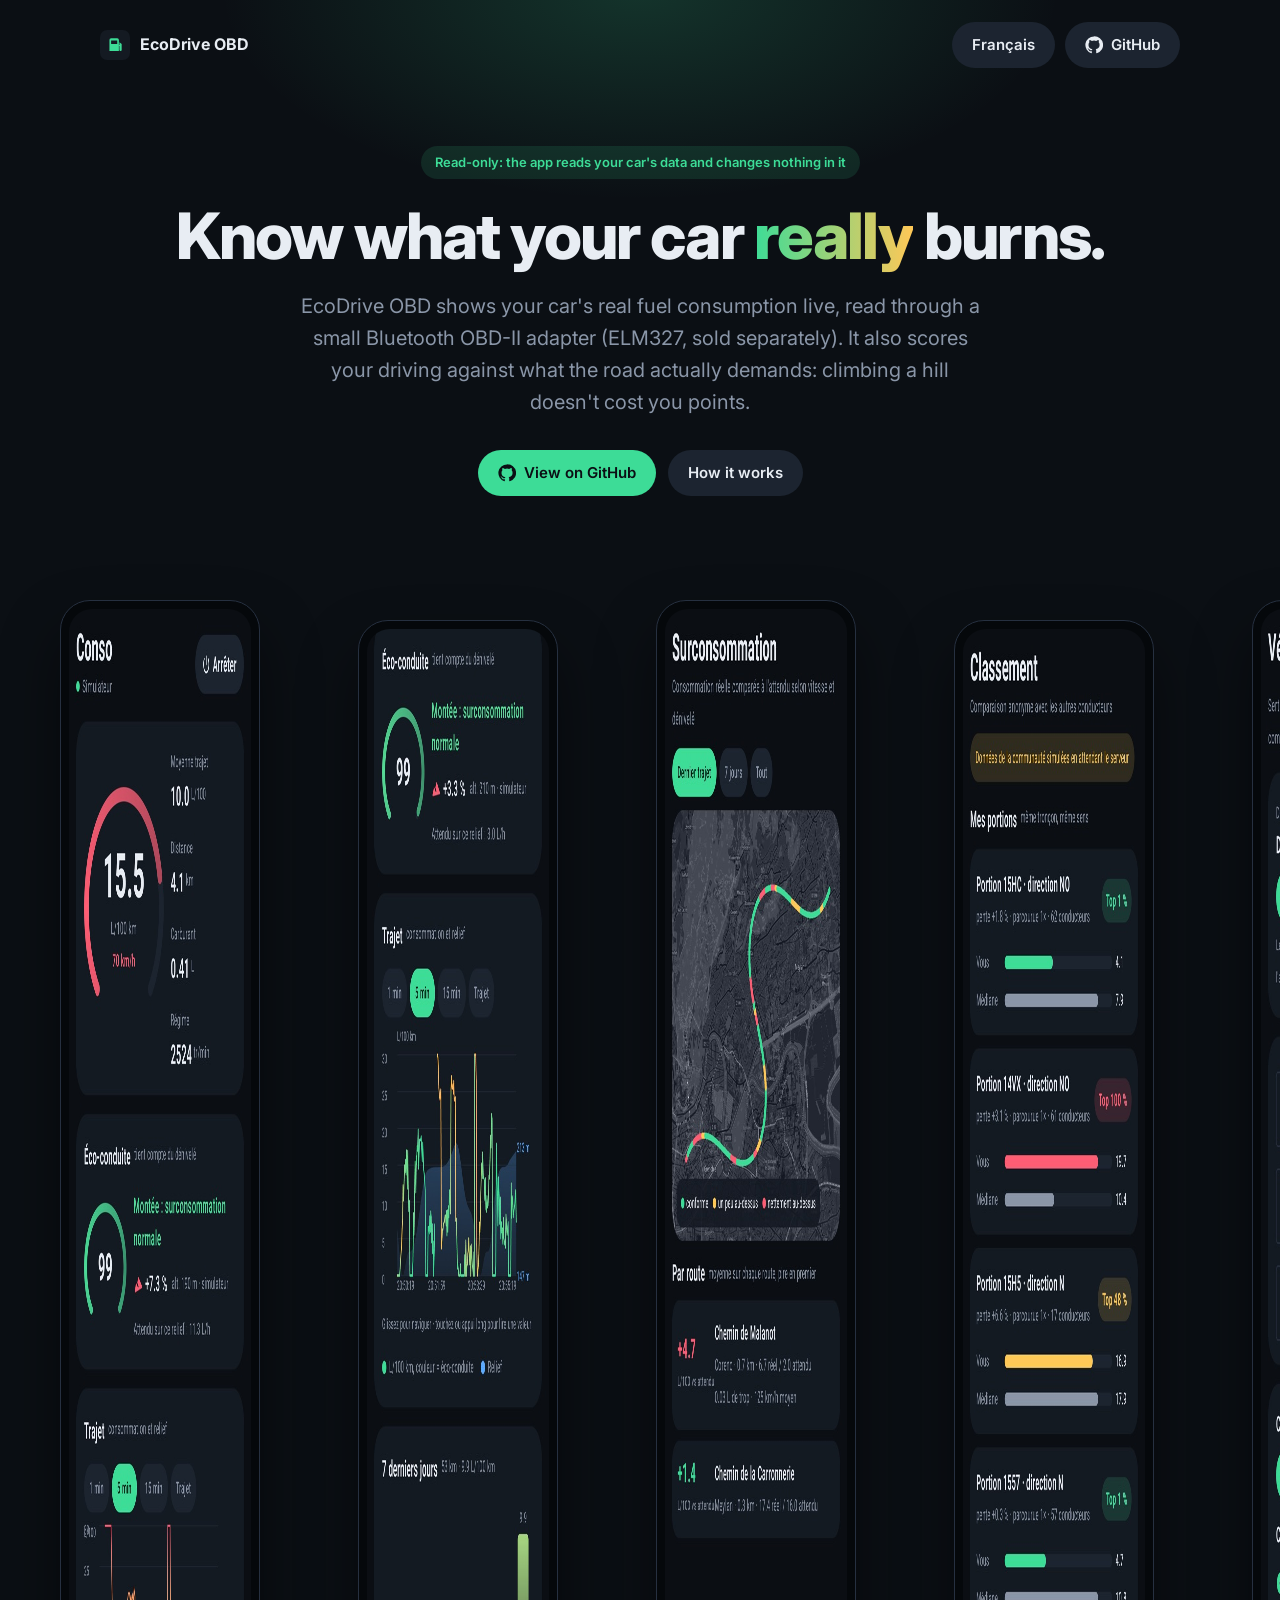
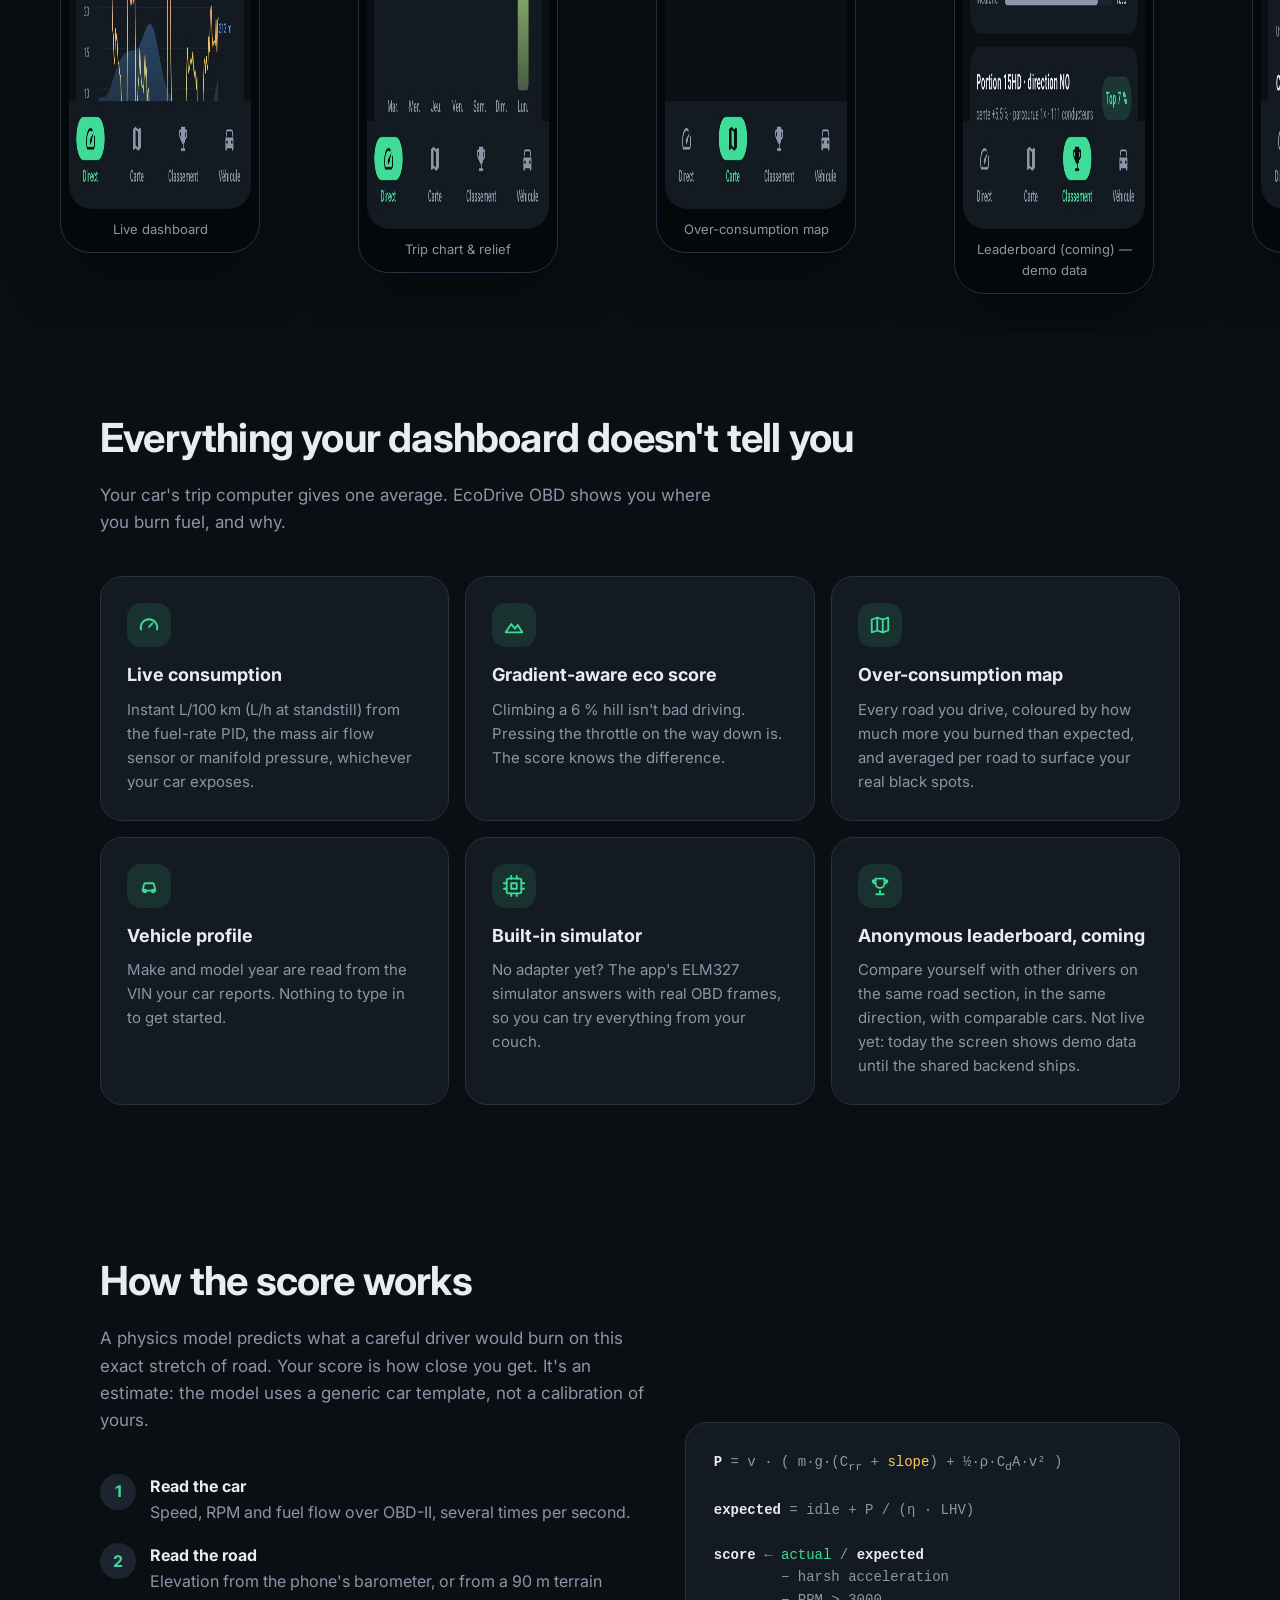
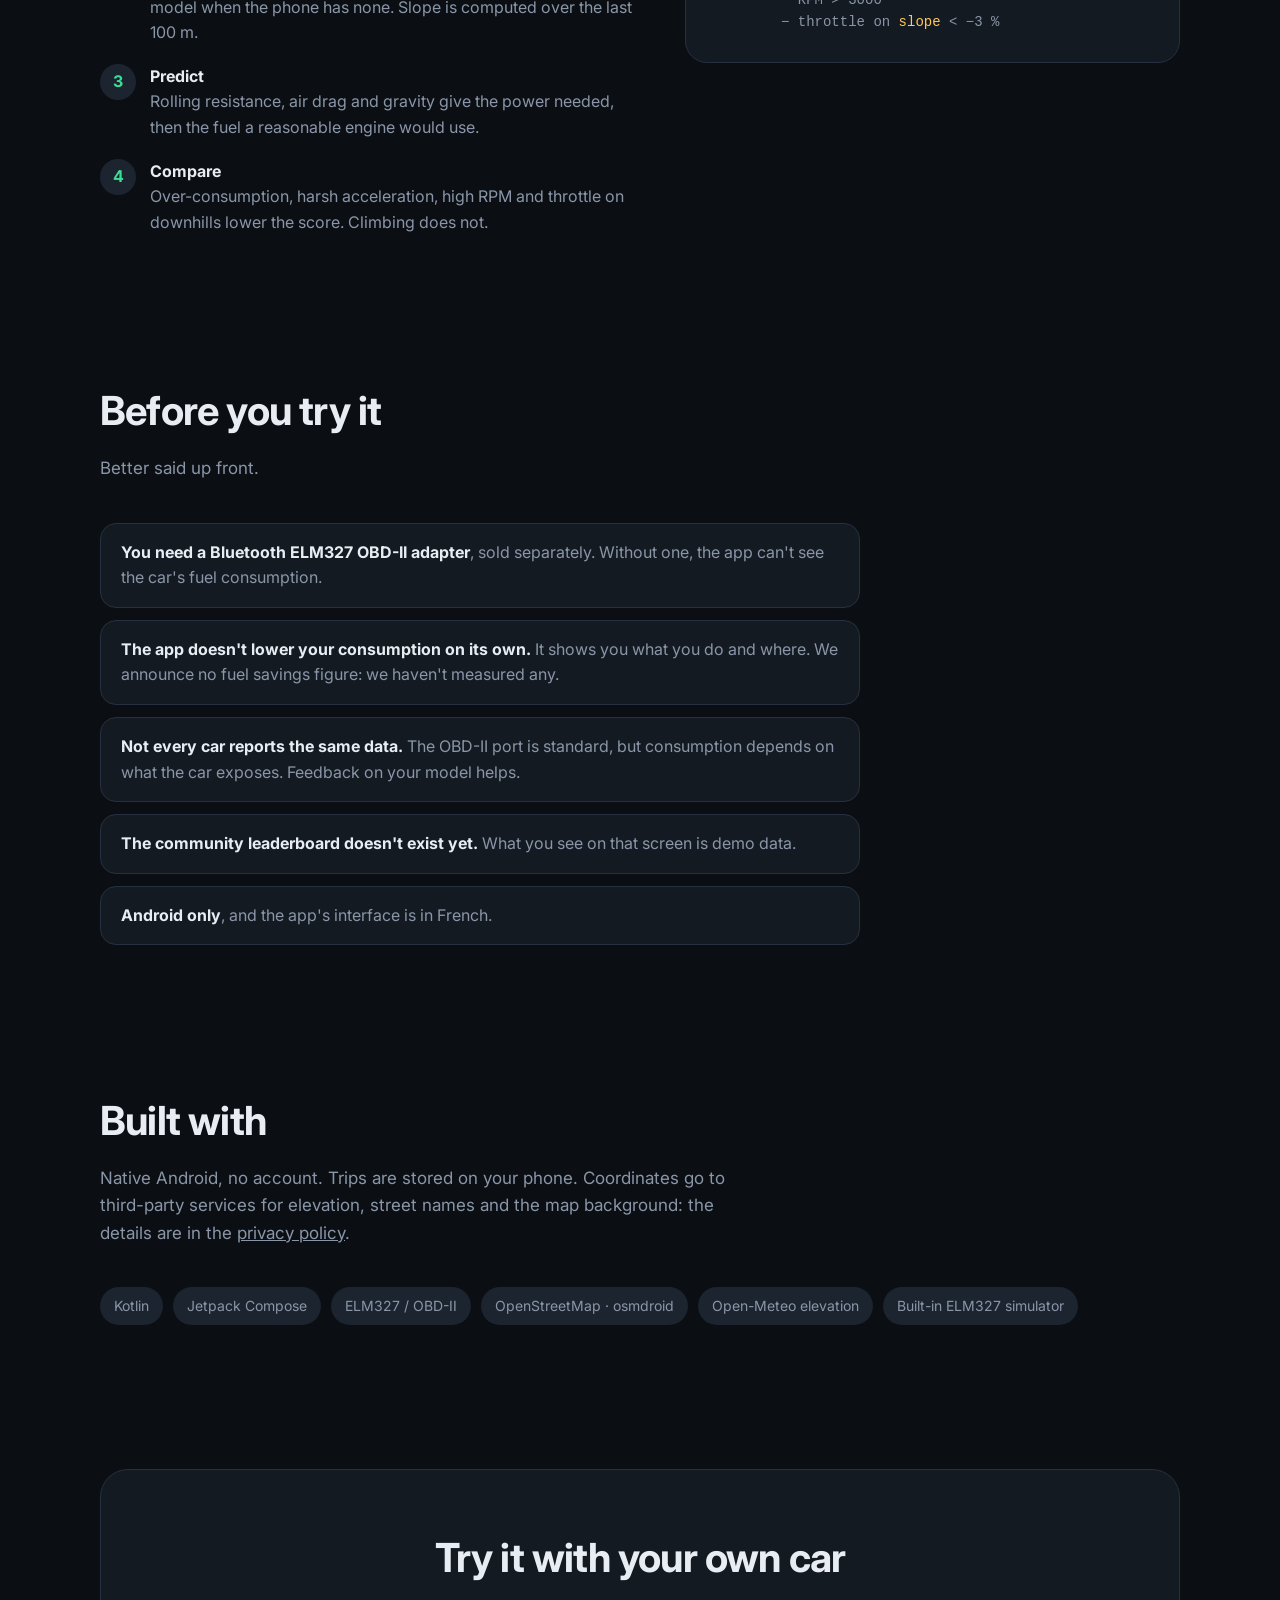
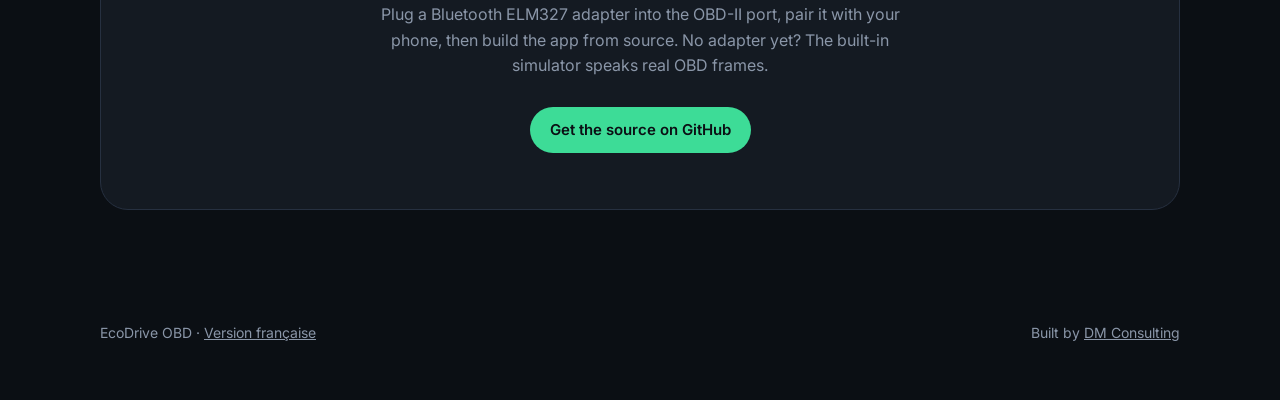
==== site/en/index.html @ 57214def "Page : politique de confidentialité (FR /privacy/, EN /en/privacy/) Texte de la variante V2 rédigé p" ====
<!doctype html>
<html lang="en">
<head>
<meta charset="utf-8">
<meta name="viewport" content="width=device-width, initial-scale=1">
<meta name="theme-color" content="#0B0F14">
<!-- Favicon en ligne (meme logo que la barre de navigation) : evite une
     requete /favicon.ico qui repond 404 sur GitHub Pages. -->
<link rel="icon" href="data:image/svg+xml,%3Csvg%20xmlns='http://www.w3.org/2000/svg'%20viewBox='0%200%20108%20108'%3E%3Crect%20width='108'%20height='108'%20rx='26'%20fill='%23141A22'/%3E%3Cpath%20fill='%233DDC97'%20d='M40,30h22a6,6%200,0%201,6%206v40h-34v-40a6,6%200,0%201,6%20-6zM40,38v12h22v-12z'/%3E%3Cpath%20fill='%233DDC97'%20d='M70,44l8,6v22a4,4%200,0%201,-8%200v-14h-2v-4h2z'/%3E%3C/svg%3E">
<title>EcoDrive OBD — real-time fuel consumption over OBD-II, eco-driving score</title>
<!-- LICENCE : quand le dépôt aura un fichier LICENSE, la description peut
     commencer par « Open-source Android app that reads… ». Pas avant. -->
<meta name="description" content="EcoDrive OBD reads your car's real fuel consumption through the OBD-II port (Bluetooth ELM327 adapter), changes nothing in the car, and scores your eco-driving with road gradient taken into account.">

<!-- Version anglaise. La version française, par défaut, est à la racine
     (../index.html). Adresse publique et commande de bascule vers Vercel :
     voir l'en-tête de ../index.html ; la même commande sed traite ce fichier. -->
<link rel="canonical" href="https://mickadoua.github.io/ecodrive-obd/en/">
<link rel="alternate" hreflang="fr" href="https://mickadoua.github.io/ecodrive-obd/">
<link rel="alternate" hreflang="en" href="https://mickadoua.github.io/ecodrive-obd/en/">
<link rel="alternate" hreflang="x-default" href="https://mickadoua.github.io/ecodrive-obd/">

<meta property="og:type" content="website">
<meta property="og:site_name" content="EcoDrive OBD">
<meta property="og:locale" content="en_US">
<meta property="og:locale:alternate" content="fr_FR">
<meta property="og:url" content="https://mickadoua.github.io/ecodrive-obd/en/">
<meta property="og:title" content="EcoDrive OBD">
<meta property="og:description" content="Reads your car's real fuel consumption over OBD-II and changes nothing in the car. Gradient-aware eco-driving score, over-consumption map.">
<meta property="og:image" content="https://mickadoua.github.io/ecodrive-obd/social/card.jpg">
<meta property="og:image:type" content="image/jpeg">
<meta property="og:image:width" content="1200">
<meta property="og:image:height" content="630">
<meta property="og:image:alt" content="EcoDrive OBD card: logo, app name and a screenshot of the gradient-aware eco-driving score.">

<meta name="twitter:card" content="summary_large_image">
<meta name="twitter:title" content="EcoDrive OBD">
<meta name="twitter:description" content="Reads your car's real fuel consumption over OBD-II and changes nothing in the car. Gradient-aware eco-driving score, over-consumption map.">
<meta name="twitter:image" content="https://mickadoua.github.io/ecodrive-obd/social/card.jpg">
<meta name="twitter:image:alt" content="EcoDrive OBD card: logo, app name and a screenshot of the gradient-aware eco-driving score.">

<link rel="preconnect" href="https://fonts.googleapis.com">
<link rel="preconnect" href="https://fonts.gstatic.com" crossorigin>
<link href="https://fonts.googleapis.com/css2?family=Inter:wght@400;500;600;700;800&display=swap" rel="stylesheet">

<!-- Données structurées : mêmes règles que ../index.html (pas de note, pas
     de classement, pas de démarrage automatique ni d'Android Auto, pas de
     "license" tant que le dépôt n'a pas de fichier LICENSE). -->
<script type="application/ld+json">
{
  "@context": "https://schema.org",
  "@type": "SoftwareApplication",
  "name": "EcoDrive OBD",
  "url": "https://mickadoua.github.io/ecodrive-obd/en/",
  "inLanguage": "fr",
  "description": "Android app that reads real-time fuel consumption from a Bluetooth ELM327 OBD-II adapter, changes nothing in the car, and scores eco-driving against the power the road actually demands, road gradient included.",
  "applicationCategory": "UtilitiesApplication",
  "applicationSubCategory": "Automotive / OBD-II diagnostics",
  "operatingSystem": "Android 8.0 and later",
  "softwareRequirements": "Bluetooth ELM327 OBD-II adapter; Android 8.0 or later",
  "isAccessibleForFree": true,
  "offers": {
    "@type": "Offer",
    "price": "0",
    "priceCurrency": "EUR"
  },
  "featureList": [
    "Real-time fuel consumption over OBD-II (L/100 km, L/h at standstill)",
    "Gradient-aware eco-driving score",
    "Over-consumption map averaged per road section",
    "Make and model year read from the VIN",
    "Built-in ELM327 simulator for testing without an adapter"
  ],
  "image": "https://mickadoua.github.io/ecodrive-obd/social/card.jpg",
  "screenshot": [
    "https://mickadoua.github.io/ecodrive-obd/screenshots/direct.jpg",
    "https://mickadoua.github.io/ecodrive-obd/screenshots/trajet.jpg",
    "https://mickadoua.github.io/ecodrive-obd/screenshots/carte.jpg",
    "https://mickadoua.github.io/ecodrive-obd/screenshots/vehicule.jpg"
  ],
  "codeRepository": "https://github.com/mickadoua/ecodrive-obd",
  "author": {
    "@type": "Organization",
    "name": "DM Consulting",
    "url": "https://www.dm-consulting.tech"
  },
  "publisher": {
    "@type": "Organization",
    "name": "DM Consulting",
    "url": "https://www.dm-consulting.tech"
  }
}
</script>
<style>
  :root {
    --bg: #0B0F14;
    --surface: #141A22;
    --surface-high: #1C2430;
    --outline: #263040;
    --text: #E8EDF3;
    --muted: #8A96A8;
    --green: #3DDC97;
    --yellow: #FFC857;
    --red: #FF5D73;
    --blue: #5AA9FF;
  }
  * { box-sizing: border-box; }
  html { scroll-behavior: smooth; }
  body {
    margin: 0;
    background: var(--bg);
    color: var(--text);
    font-family: Inter, system-ui, -apple-system, sans-serif;
    line-height: 1.6;
    -webkit-font-smoothing: antialiased;
    overflow-x: clip;
  }
  a { color: inherit; }
  :focus-visible { outline: 3px solid var(--green); outline-offset: 3px; border-radius: 4px; }
  .shots:focus-visible { outline-offset: -3px; }
  @media (prefers-reduced-motion: reduce) {
    html { scroll-behavior: auto; }
    * { transition-duration: .01ms !important; }
    .btn:hover { transform: none; }
  }
  .wrap { max-width: 1120px; margin: 0 auto; padding: 0 20px; }

  nav { display: flex; align-items: center; justify-content: space-between; flex-wrap: wrap; gap: 12px; padding: 22px 0; }
  .nav-links { display: flex; gap: 10px; flex-wrap: wrap; }
  .brand { display: flex; align-items: center; gap: 10px; font-weight: 700; text-decoration: none; }
  .brand svg { width: 30px; height: 30px; }
  .btn {
    display: inline-flex; align-items: center; gap: 8px;
    padding: 11px 20px; border-radius: 999px;
    font-weight: 600; font-size: 15px; text-decoration: none;
    transition: transform .15s ease, background .15s ease;
  }
  .btn:hover { transform: translateY(-1px); }
  .btn svg { width: 18px; height: 18px; }
  .btn-primary { background: var(--green); color: var(--bg); }
  .btn-ghost { background: var(--surface-high); color: var(--text); }

  .hero { padding: 56px 0 40px; text-align: center; position: relative; }
  .hero::before {
    content: ""; position: absolute; top: -100px; left: 50%; width: 100vw; transform: translateX(-50%); height: 560px; z-index: -1;
    background: radial-gradient(600px 300px at 50% 0%, rgba(61, 220, 151, .18), transparent 70%);
  }
  .pill {
    display: inline-block; padding: 6px 14px; border-radius: 999px;
    background: rgba(61, 220, 151, .12); color: var(--green);
    font-size: 13px; font-weight: 600; margin: 0 0 22px;
  }
  h1 { font-size: clamp(36px, 6vw, 64px); line-height: 1.08; letter-spacing: -0.03em; margin: 0 0 20px; font-weight: 800; }
  h1 em { font-style: normal; background: linear-gradient(90deg, var(--green), var(--yellow)); -webkit-background-clip: text; background-clip: text; color: transparent; }
  .lead { font-size: clamp(17px, 2.2vw, 20px); color: var(--muted); max-width: 680px; margin: 0 auto 32px; }
  .cta { display: flex; gap: 12px; justify-content: center; flex-wrap: wrap; }

  .shots {
    display: flex; gap: 18px; justify-content: safe center; align-items: flex-start;
    padding: 48px 20px 24px; overflow-x: auto; scroll-snap-type: x mandatory;
  }
  .phone {
    flex: 0 0 auto; width: 200px; scroll-snap-align: center;
    border-radius: 30px; padding: 8px; background: #05080B;
    border: 1px solid var(--outline); box-shadow: 0 30px 60px rgba(0, 0, 0, .45);
  }
  .phone img { display: block; width: 100%; border-radius: 23px; }
  .phone figcaption { text-align: center; color: var(--muted); font-size: 13px; padding: 10px 0 4px; }
  .phone:nth-child(2), .phone:nth-child(4) { margin-top: 36px; }

  section { padding: 72px 0; }
  h2 { font-size: clamp(28px, 4vw, 40px); letter-spacing: -0.02em; margin: 0 0 12px; }
  .sub { color: var(--muted); max-width: 640px; margin: 0 0 40px; font-size: 17px; }

  .grid { display: grid; grid-template-columns: repeat(auto-fit, minmax(260px, 1fr)); gap: 16px; }
  .card { background: var(--surface); border: 1px solid var(--outline); border-radius: 22px; padding: 26px; }
  .card h3 { margin: 14px 0 8px; font-size: 18px; }
  .card p { margin: 0; color: var(--muted); font-size: 15px; }
  .icon {
    width: 44px; height: 44px; border-radius: 14px; display: grid; place-items: center;
    background: rgba(61, 220, 151, .12); color: var(--green);
  }
  .icon svg { width: 22px; height: 22px; }

  .how { display: grid; grid-template-columns: 1.1fr 1fr; gap: 40px; align-items: center; }
  .formula {
    background: var(--surface); border: 1px solid var(--outline); border-radius: 22px; padding: 28px;
    font-family: ui-monospace, SFMono-Regular, Menlo, monospace; font-size: 14px; color: var(--muted);
  }
  .formula b { color: var(--text); font-weight: 600; }
  .formula .g { color: var(--green); }
  .formula .y { color: var(--yellow); }
  .steps { list-style: none; padding: 0; margin: 0; display: grid; gap: 18px; }
  .steps li { display: grid; grid-template-columns: 36px 1fr; gap: 14px; }
  .steps span {
    width: 36px; height: 36px; border-radius: 50%; display: grid; place-items: center;
    background: var(--surface-high); font-weight: 700; color: var(--green);
  }
  .steps p { margin: 0; color: var(--muted); }
  .steps strong { color: var(--text); display: block; }

  .facts { list-style: none; padding: 0; margin: 0; display: grid; gap: 12px; max-width: 760px; }
  .facts li { background: var(--surface); border: 1px solid var(--outline); border-radius: 16px; padding: 16px 20px; color: var(--muted); }
  .facts strong { color: var(--text); }

  .stack { display: flex; flex-wrap: wrap; gap: 10px; }
  .stack span { padding: 8px 14px; border-radius: 999px; background: var(--surface-high); color: var(--muted); font-size: 14px; }

  .final { text-align: center; background: var(--surface); border: 1px solid var(--outline); border-radius: 28px; padding: 56px 24px; }
  .final p { color: var(--muted); max-width: 560px; margin: 0 auto 28px; }

  footer { padding: 40px 0 56px; color: var(--muted); font-size: 14px; display: flex; justify-content: space-between; flex-wrap: wrap; gap: 12px; }

  @media (max-width: 820px) {
    .how { grid-template-columns: 1fr; }
    .shots { justify-content: flex-start; }
    .phone { width: 200px; }
    .phone:nth-child(2), .phone:nth-child(4) { margin-top: 0; }
    section { padding: 52px 0; }
  }
</style>
</head>
<body>
<div class="wrap">
  <nav>
    <a class="brand" href="./">
      <svg viewBox="0 0 108 108" aria-hidden="true"><rect width="108" height="108" rx="26" fill="#141A22"/><path fill="#3DDC97" d="M40,30h22a6,6 0,0 1,6 6v40h-34v-40a6,6 0,0 1,6 -6zM40,38v12h22v-12z"/><path fill="#3DDC97" d="M70,44l8,6v22a4,4 0,0 1,-8 0v-14h-2v-4h2z"/></svg>
      EcoDrive OBD
    </a>
    <div class="nav-links">
      <a class="btn btn-ghost" href="../" hreflang="fr" lang="fr">Français</a>
      <a class="btn btn-ghost" href="https://github.com/mickadoua/ecodrive-obd">
        <svg viewBox="0 0 24 24" fill="currentColor" aria-hidden="true"><path d="M12 .5a11.5 11.5 0 0 0-3.64 22.41c.58.1.79-.25.79-.56v-2c-3.2.7-3.88-1.37-3.88-1.37-.52-1.33-1.28-1.69-1.28-1.69-1.05-.72.08-.7.08-.7 1.16.08 1.77 1.19 1.77 1.19 1.03 1.77 2.7 1.26 3.36.96.1-.75.4-1.26.73-1.55-2.55-.29-5.24-1.28-5.24-5.69 0-1.26.45-2.29 1.19-3.1-.12-.29-.52-1.46.11-3.05 0 0 .97-.31 3.18 1.18a11 11 0 0 1 5.78 0c2.2-1.49 3.17-1.18 3.17-1.18.63 1.59.23 2.76.11 3.05.74.81 1.19 1.84 1.19 3.1 0 4.42-2.7 5.39-5.26 5.68.41.36.78 1.06.78 2.14v3.17c0 .31.21.67.8.56A11.5 11.5 0 0 0 12 .5Z"/></svg>
        GitHub
      </a>
    </div>
  </nav>

  <header class="hero">
    <!-- Première ligne imposée : l'app lit, elle ne modifie rien. Les boîtiers
         « Eco OBD2 » vendus comme réducteurs de consommation ont un nom voisin
         (testés sans effet par l'ADAC). Ne pas retirer cette ligne.
         LICENCE : quand le dépôt aura un fichier LICENSE, ajouter ici une
         seconde pastille « Open source · Android ». -->
    <p class="pill">Read-only: the app reads your car's data and changes nothing in it</p>
    <h1>Know what your car <em>really</em> burns.</h1>
    <p class="lead">EcoDrive OBD shows your car's real fuel consumption live, read through a small Bluetooth OBD-II adapter (ELM327, sold separately). It also scores your driving against what the road actually demands: climbing a hill doesn't cost you points.</p>
    <div class="cta">
      <a class="btn btn-primary" href="https://github.com/mickadoua/ecodrive-obd">
        <svg viewBox="0 0 24 24" fill="currentColor" aria-hidden="true"><path d="M12 .5a11.5 11.5 0 0 0-3.64 22.41c.58.1.79-.25.79-.56v-2c-3.2.7-3.88-1.37-3.88-1.37-.52-1.33-1.28-1.69-1.28-1.69-1.05-.72.08-.7.08-.7 1.16.08 1.77 1.19 1.77 1.19 1.03 1.77 2.7 1.26 3.36.96.1-.75.4-1.26.73-1.55-2.55-.29-5.24-1.28-5.24-5.69 0-1.26.45-2.29 1.19-3.1-.12-.29-.52-1.46.11-3.05 0 0 .97-.31 3.18 1.18a11 11 0 0 1 5.78 0c2.2-1.49 3.17-1.18 3.17-1.18.63 1.59.23 2.76.11 3.05.74.81 1.19 1.84 1.19 3.1 0 4.42-2.7 5.39-5.26 5.68.41.36.78 1.06.78 2.14v3.17c0 .31.21.67.8.56A11.5 11.5 0 0 0 12 .5Z"/></svg>
        View on GitHub
      </a>
      <a class="btn btn-ghost" href="#how">How it works</a>
    </div>
  </header>
</div>

<div class="shots" role="group" tabindex="0" aria-label="Screenshots">
  <figure class="phone"><img src="../screenshots/direct.jpg" width="554" height="1200" alt="Live dashboard with instant consumption gauge and trip stats" loading="lazy"><figcaption>Live dashboard</figcaption></figure>
  <figure class="phone"><img src="../screenshots/trajet.jpg" width="554" height="1200" alt="Trip chart coloured by eco score with elevation profile" loading="lazy"><figcaption>Trip chart &amp; relief</figcaption></figure>
  <figure class="phone"><img src="../screenshots/carte.jpg" width="554" height="1200" alt="Map of over-consumption averaged per road" loading="lazy"><figcaption>Over-consumption map</figcaption></figure>
  <figure class="phone"><img src="../screenshots/classement.jpg" width="554" height="1200" alt="Anonymous per-section leaderboard screen, filled with demo data" loading="lazy"><figcaption>Leaderboard (coming) — demo data</figcaption></figure>
  <figure class="phone"><img src="../screenshots/vehicule.jpg" width="554" height="1200" alt="Vehicle profile with make and year read from the VIN" loading="lazy"><figcaption>Vehicle profile</figcaption></figure>
</div>

<div class="wrap">
  <section>
    <h2>Everything your dashboard doesn't tell you</h2>
    <p class="sub">Your car's trip computer gives one average. EcoDrive OBD shows you where you burn fuel, and why.</p>
    <div class="grid">
      <div class="card">
        <div class="icon"><svg viewBox="0 0 24 24" fill="none" stroke="currentColor" stroke-width="2" stroke-linecap="round"><path d="M12 14l4-4"/><path d="M3.3 17a9 9 0 1 1 17.4 0"/></svg></div>
        <h3>Live consumption</h3>
        <p>Instant L/100 km (L/h at standstill) from the fuel-rate PID, the mass air flow sensor or manifold pressure, whichever your car exposes.</p>
      </div>
      <div class="card">
        <div class="icon"><svg viewBox="0 0 24 24" fill="none" stroke="currentColor" stroke-width="2" stroke-linecap="round" stroke-linejoin="round"><path d="M3 20l6-9 4 5 3-4 5 8z"/></svg></div>
        <h3>Gradient-aware eco score</h3>
        <p>Climbing a 6 % hill isn't bad driving. Pressing the throttle on the way down is. The score knows the difference.</p>
      </div>
      <div class="card">
        <div class="icon"><svg viewBox="0 0 24 24" fill="none" stroke="currentColor" stroke-width="2" stroke-linecap="round" stroke-linejoin="round"><path d="M9 4L3 6v14l6-2 6 2 6-2V4l-6 2z"/><path d="M9 4v14M15 6v14"/></svg></div>
        <h3>Over-consumption map</h3>
        <p>Every road you drive, coloured by how much more you burned than expected, and averaged per road to surface your real black spots.</p>
      </div>
      <div class="card">
        <div class="icon"><svg viewBox="0 0 24 24" fill="none" stroke="currentColor" stroke-width="2" stroke-linecap="round" stroke-linejoin="round"><path d="M5 17h14l-1.5-6.5A2 2 0 0 0 15.6 9H8.4a2 2 0 0 0-1.9 1.5z"/><circle cx="7.5" cy="17.5" r="1.5"/><circle cx="16.5" cy="17.5" r="1.5"/></svg></div>
        <h3>Vehicle profile</h3>
        <p>Make and model year are read from the VIN your car reports. Nothing to type in to get started.</p>
      </div>
      <div class="card">
        <div class="icon"><svg viewBox="0 0 24 24" fill="none" stroke="currentColor" stroke-width="2" stroke-linecap="round" stroke-linejoin="round"><rect x="4" y="4" width="16" height="16" rx="2"/><path d="M9 9h6v6H9z"/><path d="M9 1v3M15 1v3M9 20v3M15 20v3M1 9h3M1 15h3M20 9h3M20 15h3"/></svg></div>
        <h3>Built-in simulator</h3>
        <p>No adapter yet? The app's ELM327 simulator answers with real OBD frames, so you can try everything from your couch.</p>
      </div>
      <div class="card">
        <div class="icon"><svg viewBox="0 0 24 24" fill="none" stroke="currentColor" stroke-width="2" stroke-linecap="round" stroke-linejoin="round"><path d="M8 21h8M12 17v4M7 4h10v5a5 5 0 0 1-10 0z"/><path d="M17 6h3a3 3 0 0 1-3 3M7 6H4a3 3 0 0 0 3 3"/></svg></div>
        <h3>Anonymous leaderboard, coming</h3>
        <p>Compare yourself with other drivers on the same road section, in the same direction, with comparable cars. Not live yet: today the screen shows demo data until the shared backend ships.</p>
      </div>
    </div>
  </section>

  <section id="how">
    <div class="how">
      <div>
        <h2>How the score works</h2>
        <p class="sub">A physics model predicts what a careful driver would burn on this exact stretch of road. Your score is how close you get. It's an estimate: the model uses a generic car template, not a calibration of yours.</p>
        <ol class="steps">
          <li><span>1</span><p><strong>Read the car</strong>Speed, RPM and fuel flow over OBD-II, several times per second.</p></li>
          <li><span>2</span><p><strong>Read the road</strong>Elevation from the phone's barometer, or from a 90 m terrain model when the phone has none. Slope is computed over the last 100 m.</p></li>
          <li><span>3</span><p><strong>Predict</strong>Rolling resistance, air drag and gravity give the power needed, then the fuel a reasonable engine would use.</p></li>
          <li><span>4</span><p><strong>Compare</strong>Over-consumption, harsh acceleration, high RPM and throttle on downhills lower the score. Climbing does not.</p></li>
        </ol>
      </div>
      <div class="formula">
        <b>P</b> = v · ( m·g·(C<sub>rr</sub> + <span class="y">slope</span>) + ½·ρ·C<sub>d</sub>A·v² )<br><br>
        <b>expected</b> = idle + P / (η · LHV)<br><br>
        <b>score</b> ← <span class="g">actual</span> / <b>expected</b><br>
        &nbsp;&nbsp;&nbsp;&nbsp;&nbsp;&nbsp;&nbsp;&nbsp;− harsh acceleration<br>
        &nbsp;&nbsp;&nbsp;&nbsp;&nbsp;&nbsp;&nbsp;&nbsp;− RPM &gt; 3000<br>
        &nbsp;&nbsp;&nbsp;&nbsp;&nbsp;&nbsp;&nbsp;&nbsp;− throttle on <span class="y">slope</span> &lt; −3 %
      </div>
    </div>
  </section>

  <section>
    <h2>Before you try it</h2>
    <p class="sub">Better said up front.</p>
    <ul class="facts">
      <li><strong>You need a Bluetooth ELM327 OBD-II adapter</strong>, sold separately. Without one, the app can't see the car's fuel consumption.</li>
      <li><strong>The app doesn't lower your consumption on its own.</strong> It shows you what you do and where. We announce no fuel savings figure: we haven't measured any.</li>
      <li><strong>Not every car reports the same data.</strong> The OBD-II port is standard, but consumption depends on what the car exposes. Feedback on your model helps.</li>
      <li><strong>The community leaderboard doesn't exist yet.</strong> What you see on that screen is demo data.</li>
      <li><strong>Android only</strong>, and the app's interface is in French.</li>
    </ul>
  </section>

  <section>
    <h2>Built with</h2>
    <p class="sub">Native Android, no account. Trips are stored on your phone. Coordinates go to third-party services for elevation, street names and the map background: the details are in the <a href="privacy/">privacy policy</a>.</p>
    <div class="stack">
      <span>Kotlin</span><span>Jetpack Compose</span><span>ELM327 / OBD-II</span>
      <span>OpenStreetMap · osmdroid</span><span>Open-Meteo elevation</span><span>Built-in ELM327 simulator</span>
    </div>
  </section>

  <section>
    <div class="final">
      <h2>Try it with your own car</h2>
      <p>Plug a Bluetooth ELM327 adapter into the OBD-II port, pair it with your phone, then build the app from source. No adapter yet? The built-in simulator speaks real OBD frames.</p>
      <a class="btn btn-primary" href="https://github.com/mickadoua/ecodrive-obd">Get the source on GitHub</a>
    </div>
  </section>

  <footer>
    <!-- LICENCE : quand le dépôt aura un fichier LICENSE, écrire
         « EcoDrive OBD · open source (nom de la licence) » avec un lien vers LICENSE. -->
    <span>EcoDrive OBD · <a href="../" hreflang="fr" lang="fr">Version française</a></span>
    <span>Built by <a href="https://www.dm-consulting.tech">DM Consulting</a></span>
  </footer>
</div>
</body>
</html>
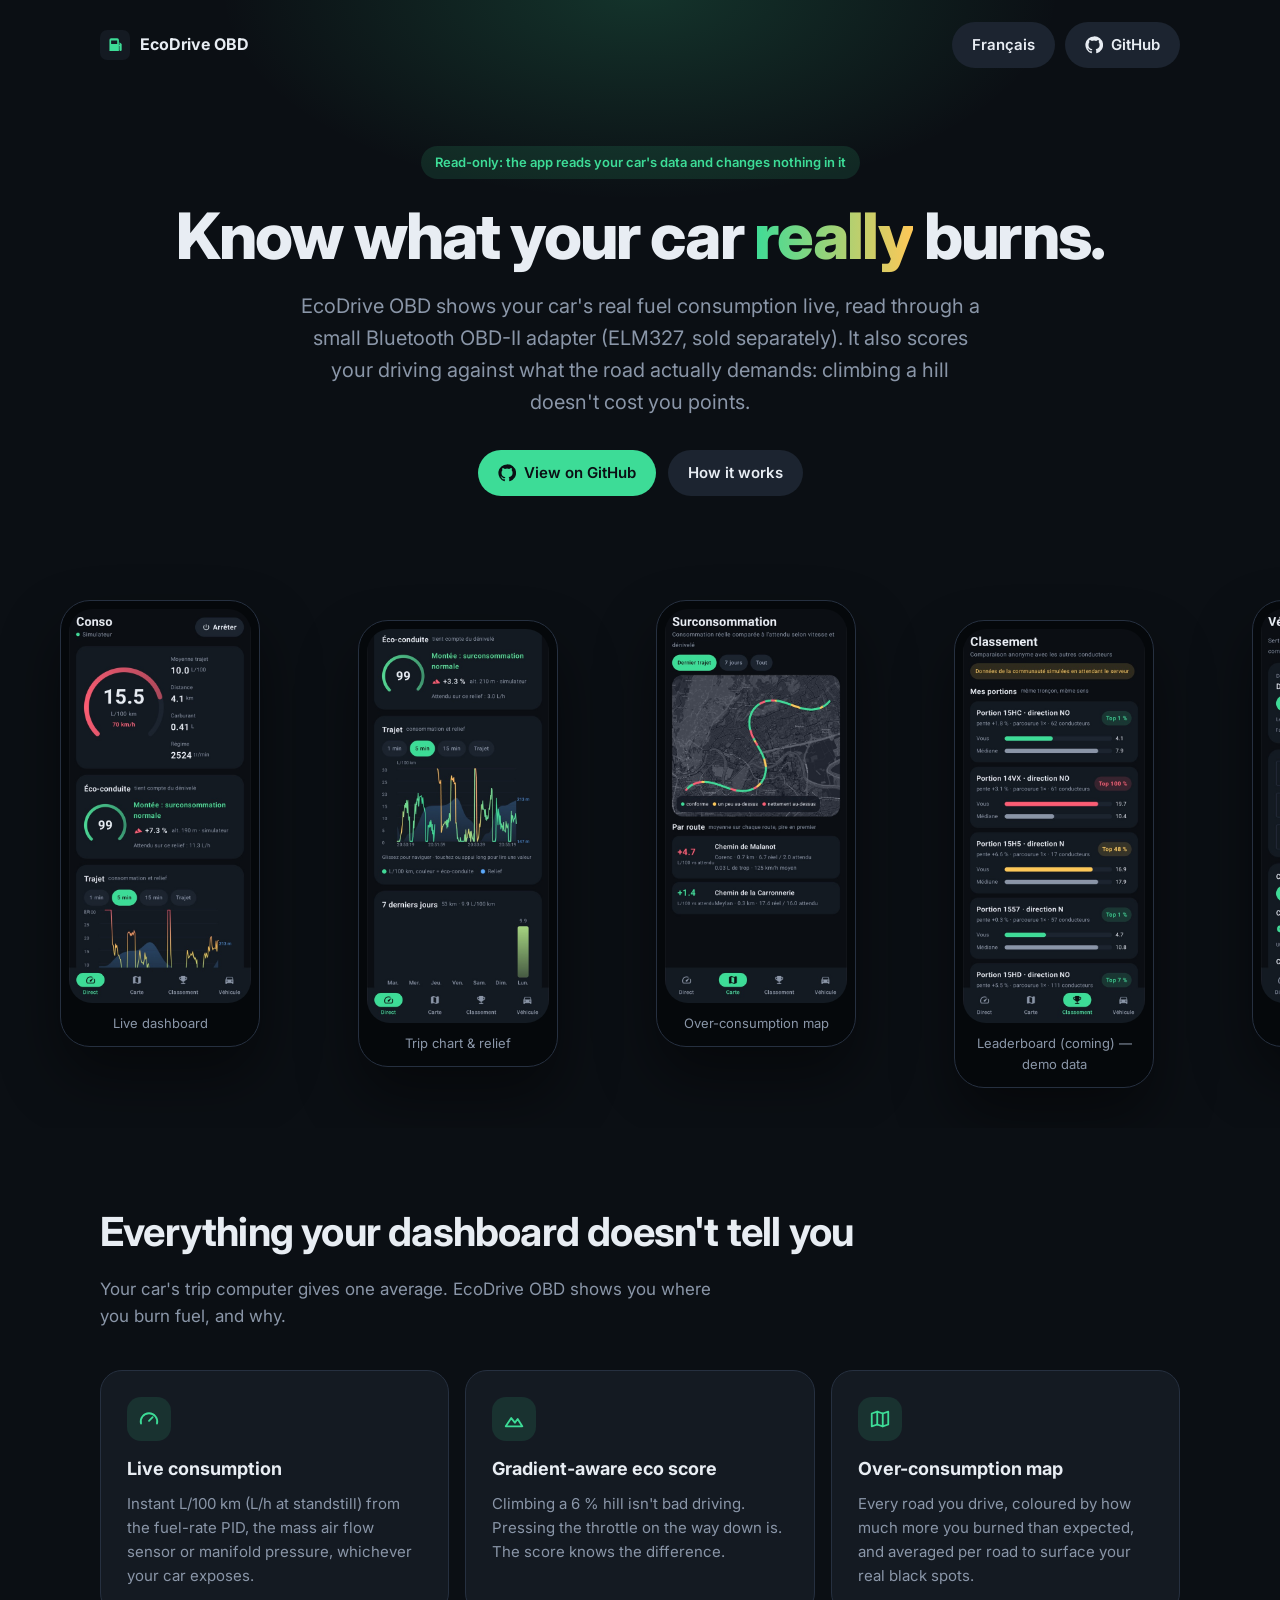
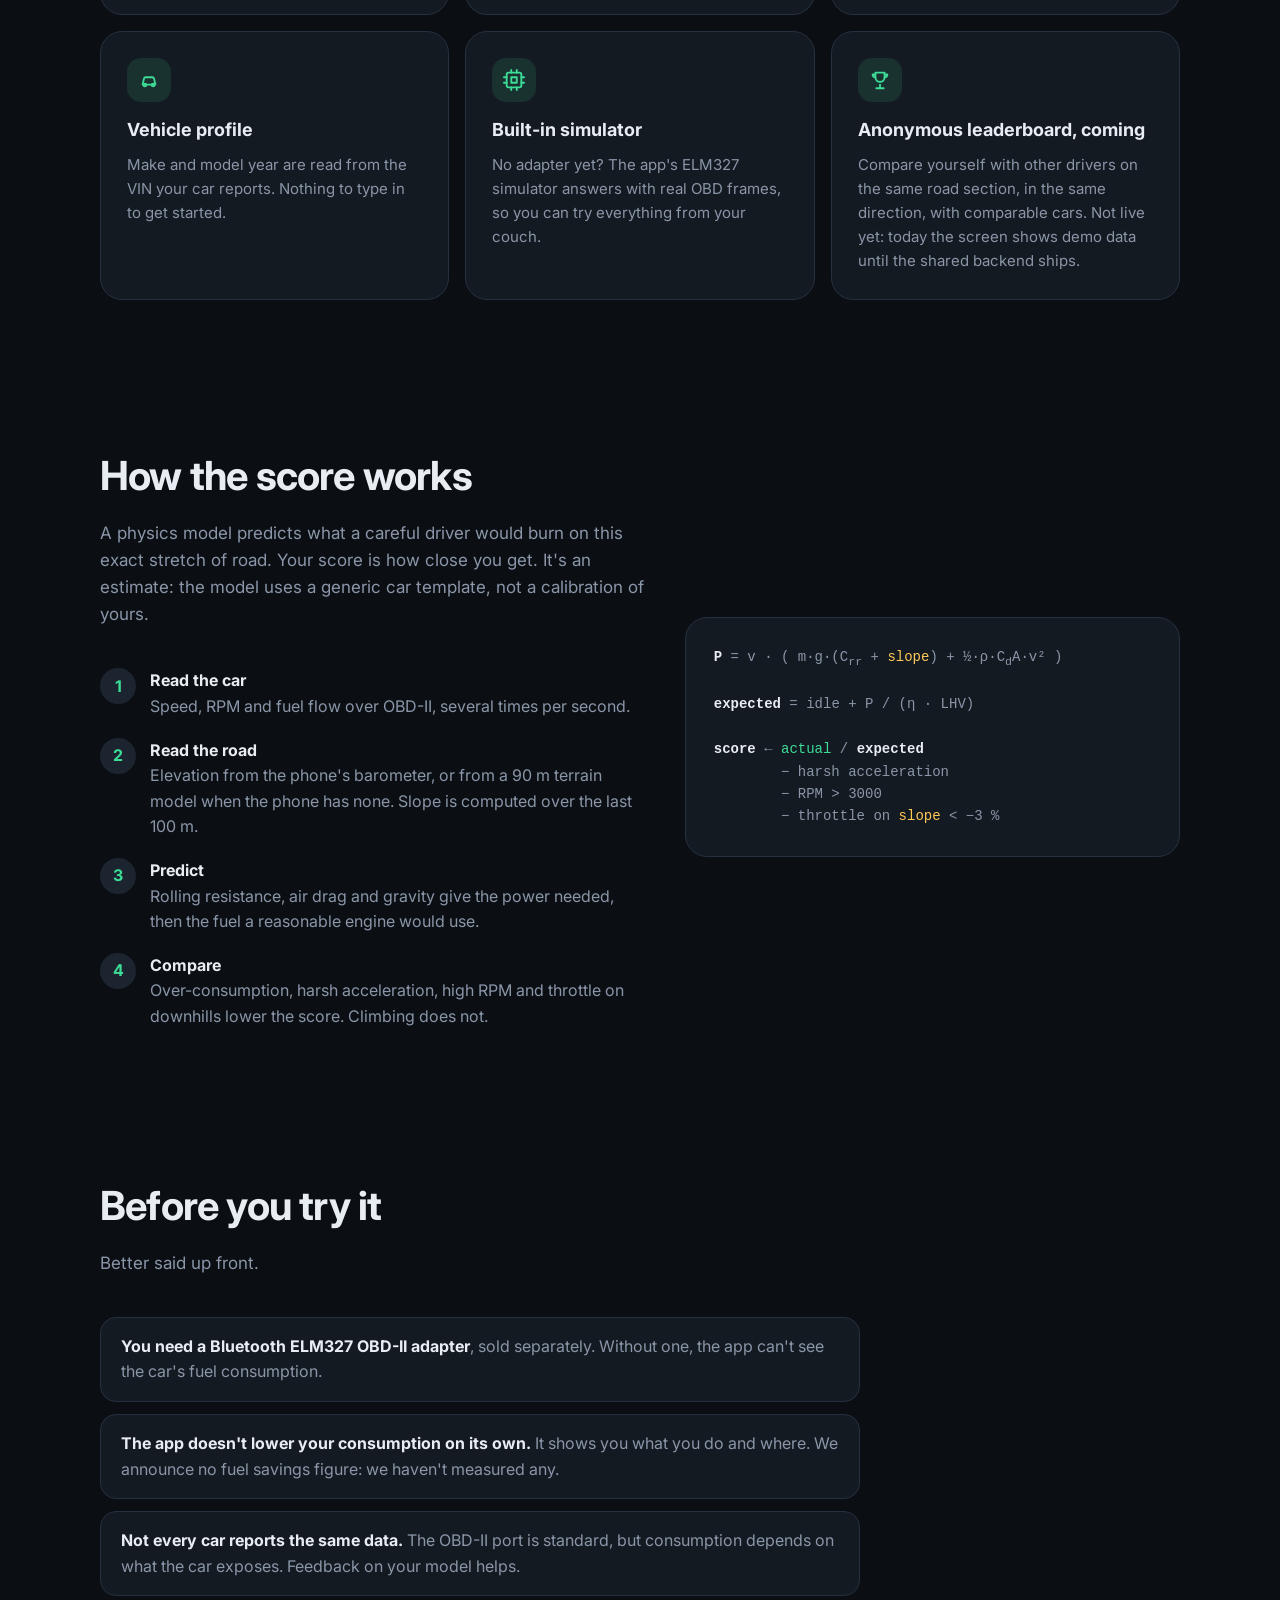
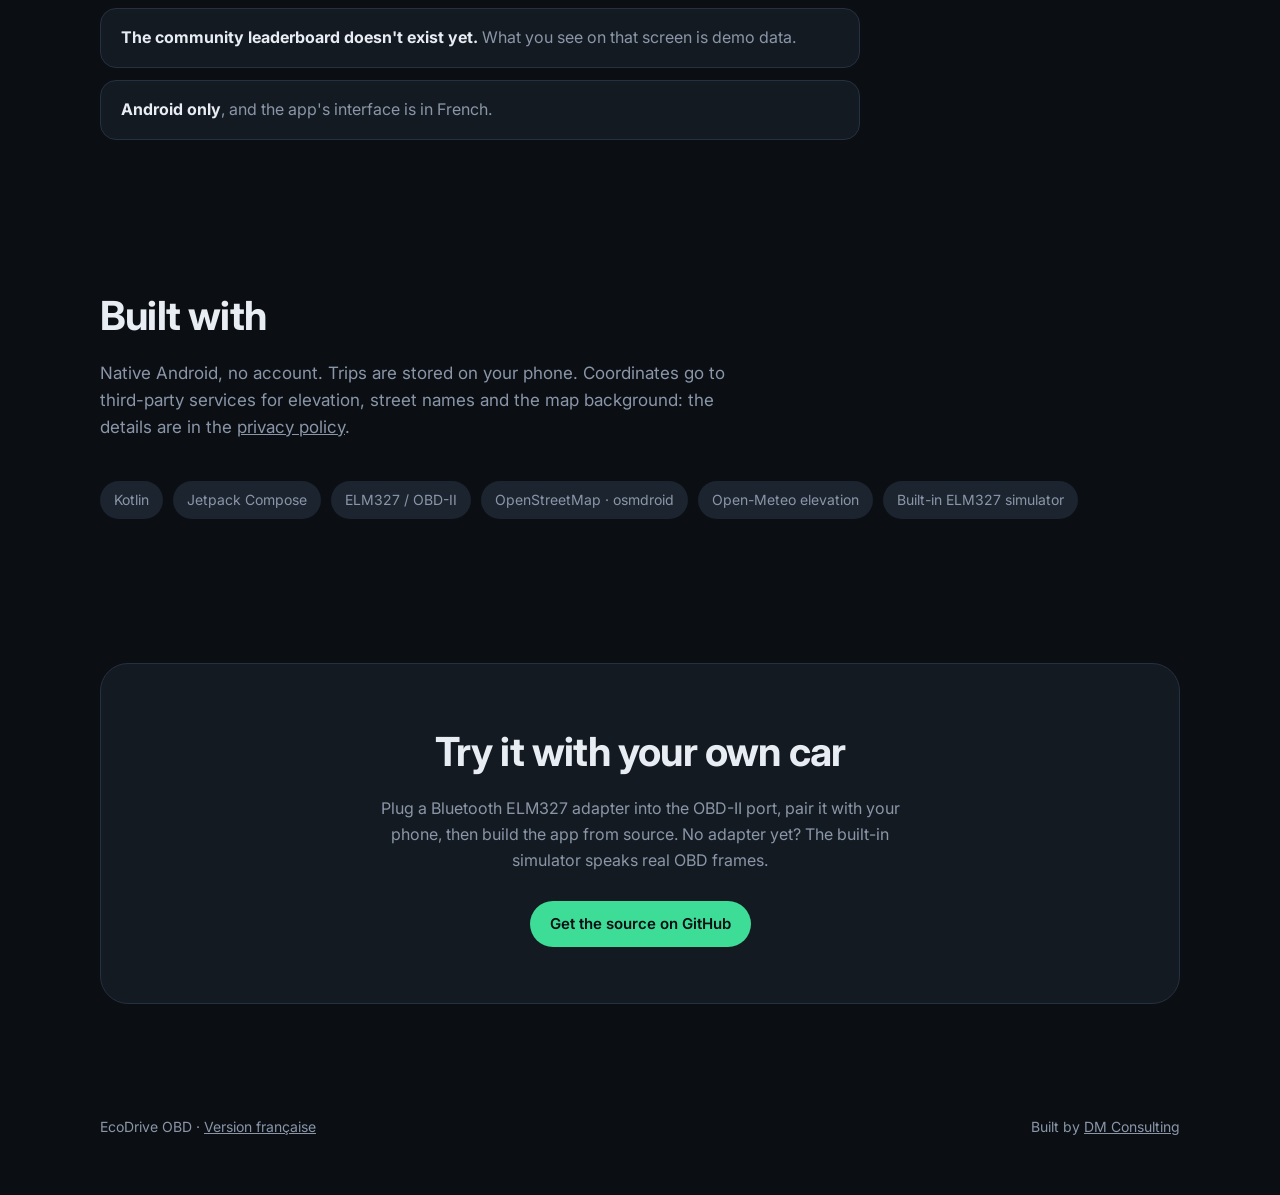
==== commit 5454b04f: "Site : corrige les captures de téléphone étirées en hauteur .phone img n'avait pas height:auto alors" ====
--- a/site/en/index.html
+++ b/site/en/index.html
@@ -164,7 +164,7 @@
     border-radius: 30px; padding: 8px; background: #05080B;
     border: 1px solid var(--outline); box-shadow: 0 30px 60px rgba(0, 0, 0, .45);
   }
-  .phone img { display: block; width: 100%; border-radius: 23px; }
+  .phone img { display: block; width: 100%; height: auto; border-radius: 23px; }
   .phone figcaption { text-align: center; color: var(--muted); font-size: 13px; padding: 10px 0 4px; }
   .phone:nth-child(2), .phone:nth-child(4) { margin-top: 36px; }
 
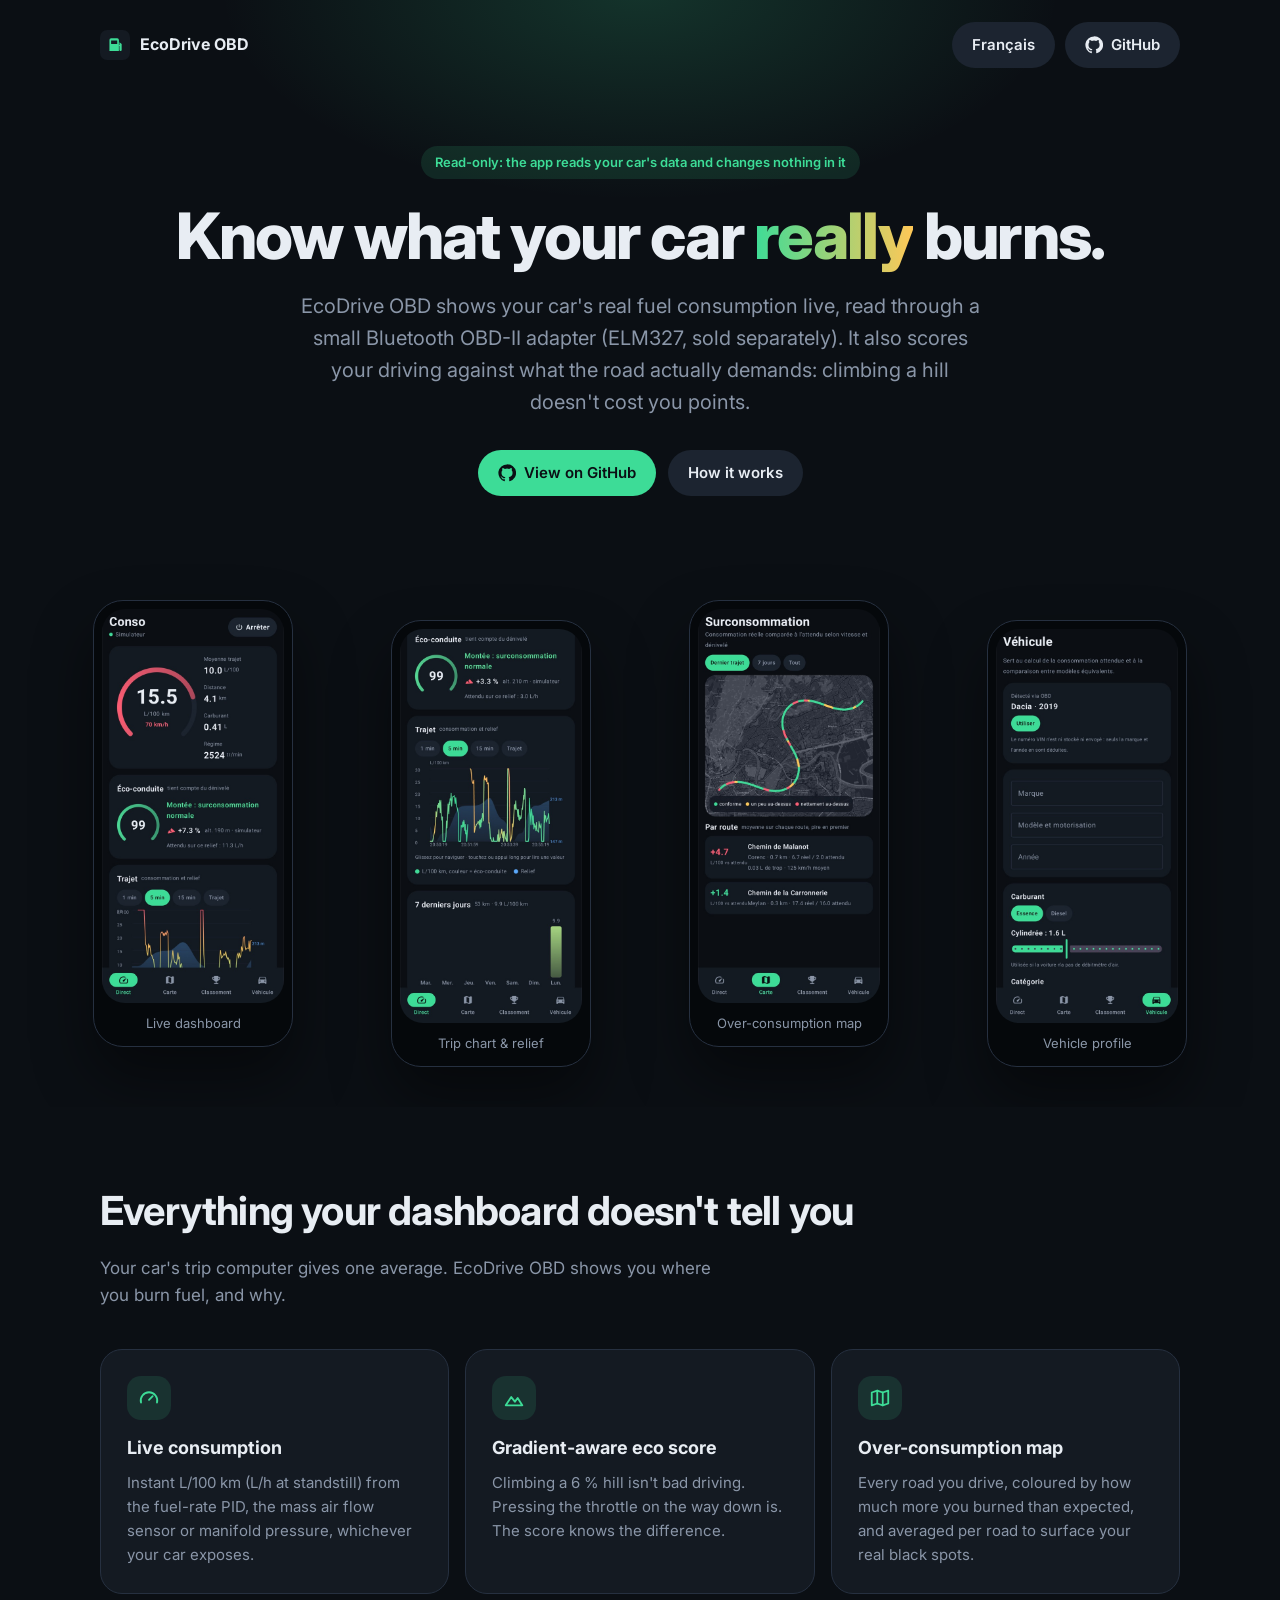
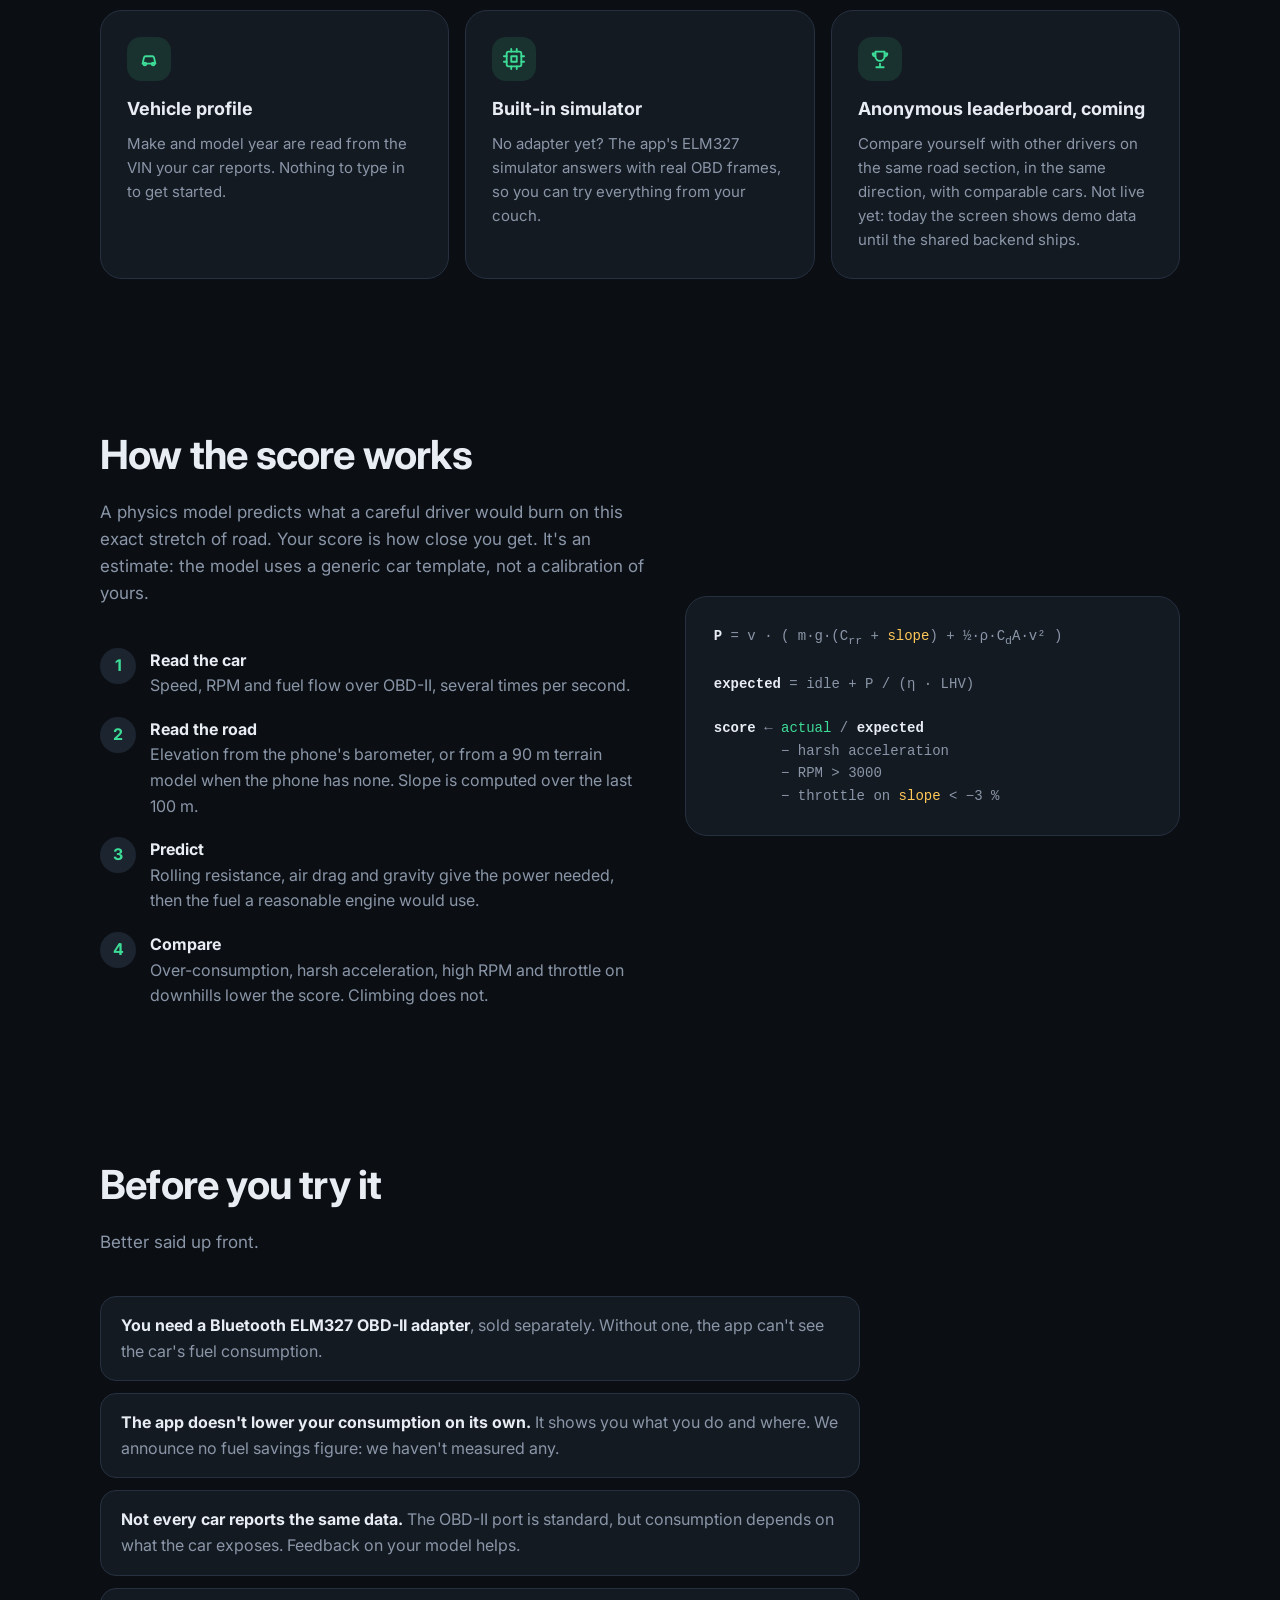
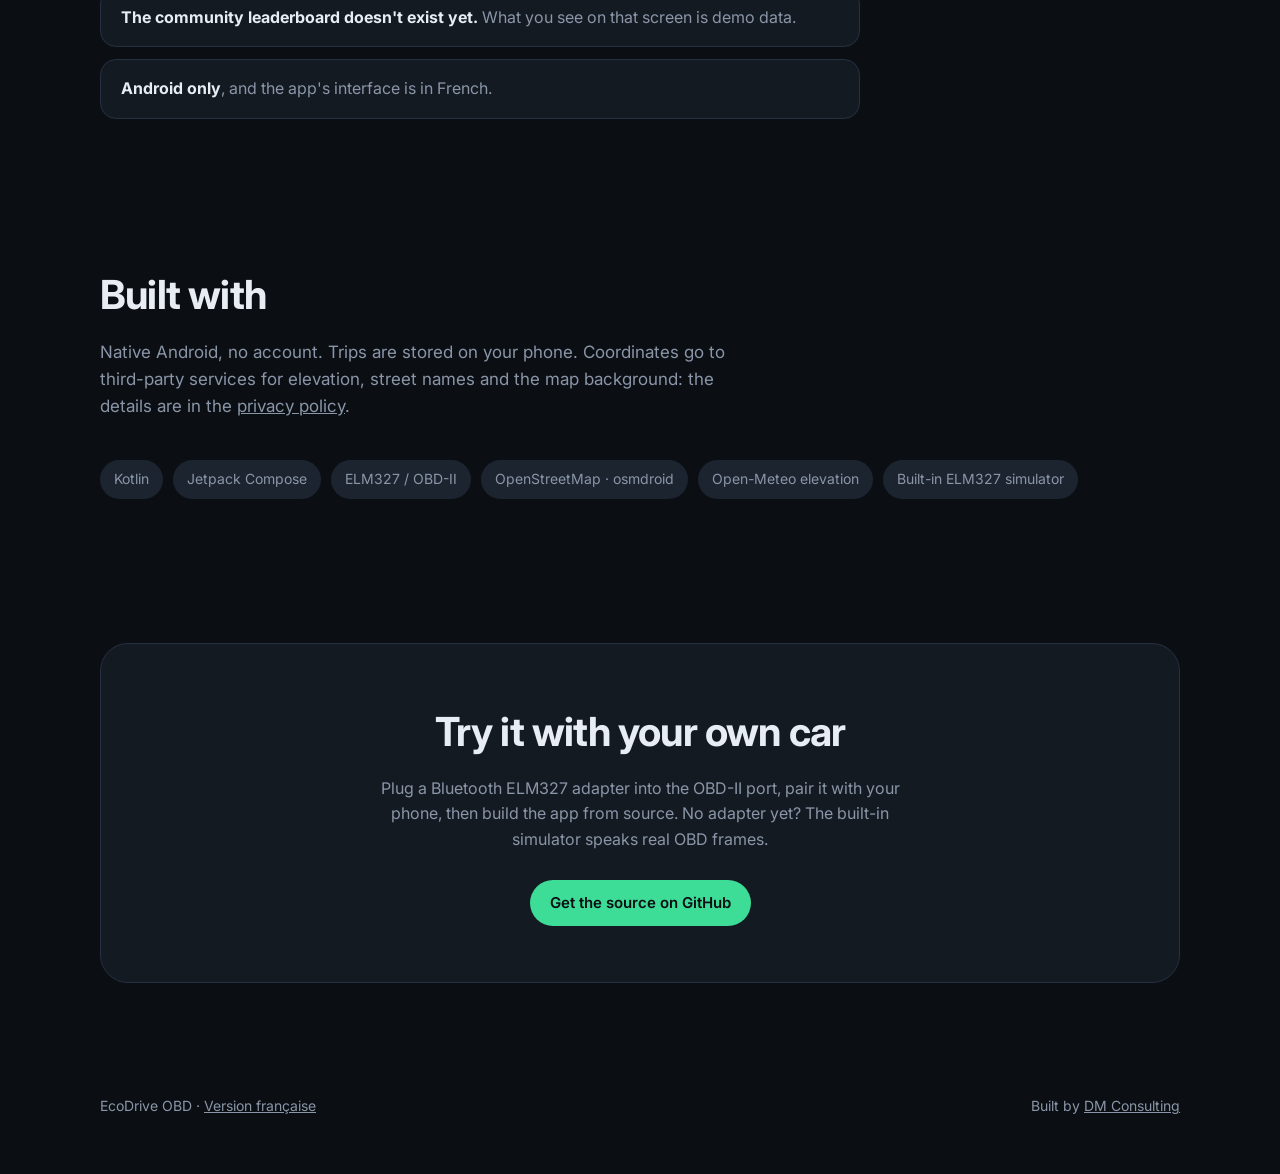
==== commit d62cb7ed: "Site: remove the leaderboard screenshot and update the privacy policy The Leaderboard tab was remove" ====
--- a/site/en/index.html
+++ b/site/en/index.html
@@ -259,7 +259,6 @@
   <figure class="phone"><img src="../screenshots/direct.jpg" width="554" height="1200" alt="Live dashboard with instant consumption gauge and trip stats" loading="lazy"><figcaption>Live dashboard</figcaption></figure>
   <figure class="phone"><img src="../screenshots/trajet.jpg" width="554" height="1200" alt="Trip chart coloured by eco score with elevation profile" loading="lazy"><figcaption>Trip chart &amp; relief</figcaption></figure>
   <figure class="phone"><img src="../screenshots/carte.jpg" width="554" height="1200" alt="Map of over-consumption averaged per road" loading="lazy"><figcaption>Over-consumption map</figcaption></figure>
-  <figure class="phone"><img src="../screenshots/classement.jpg" width="554" height="1200" alt="Anonymous per-section leaderboard screen, filled with demo data" loading="lazy"><figcaption>Leaderboard (coming) — demo data</figcaption></figure>
   <figure class="phone"><img src="../screenshots/vehicule.jpg" width="554" height="1200" alt="Vehicle profile with make and year read from the VIN" loading="lazy"><figcaption>Vehicle profile</figcaption></figure>
 </div>
 
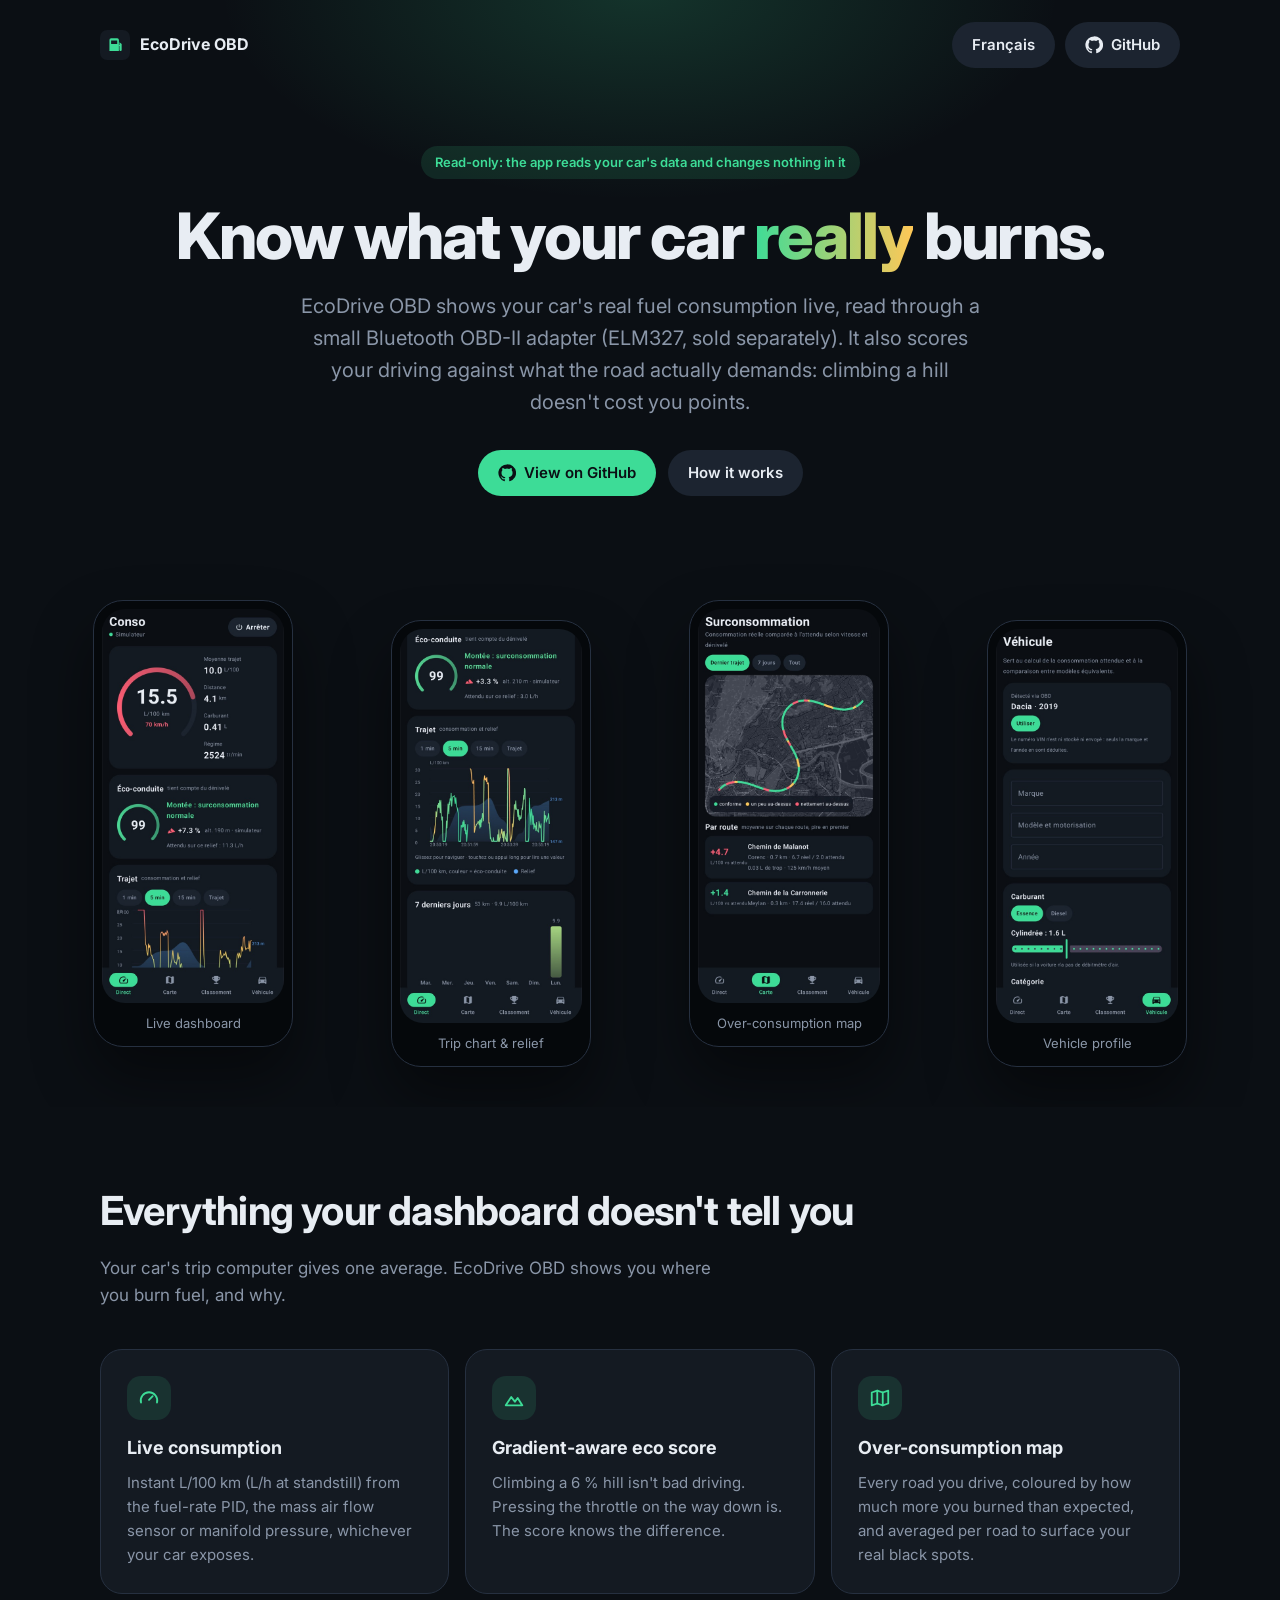
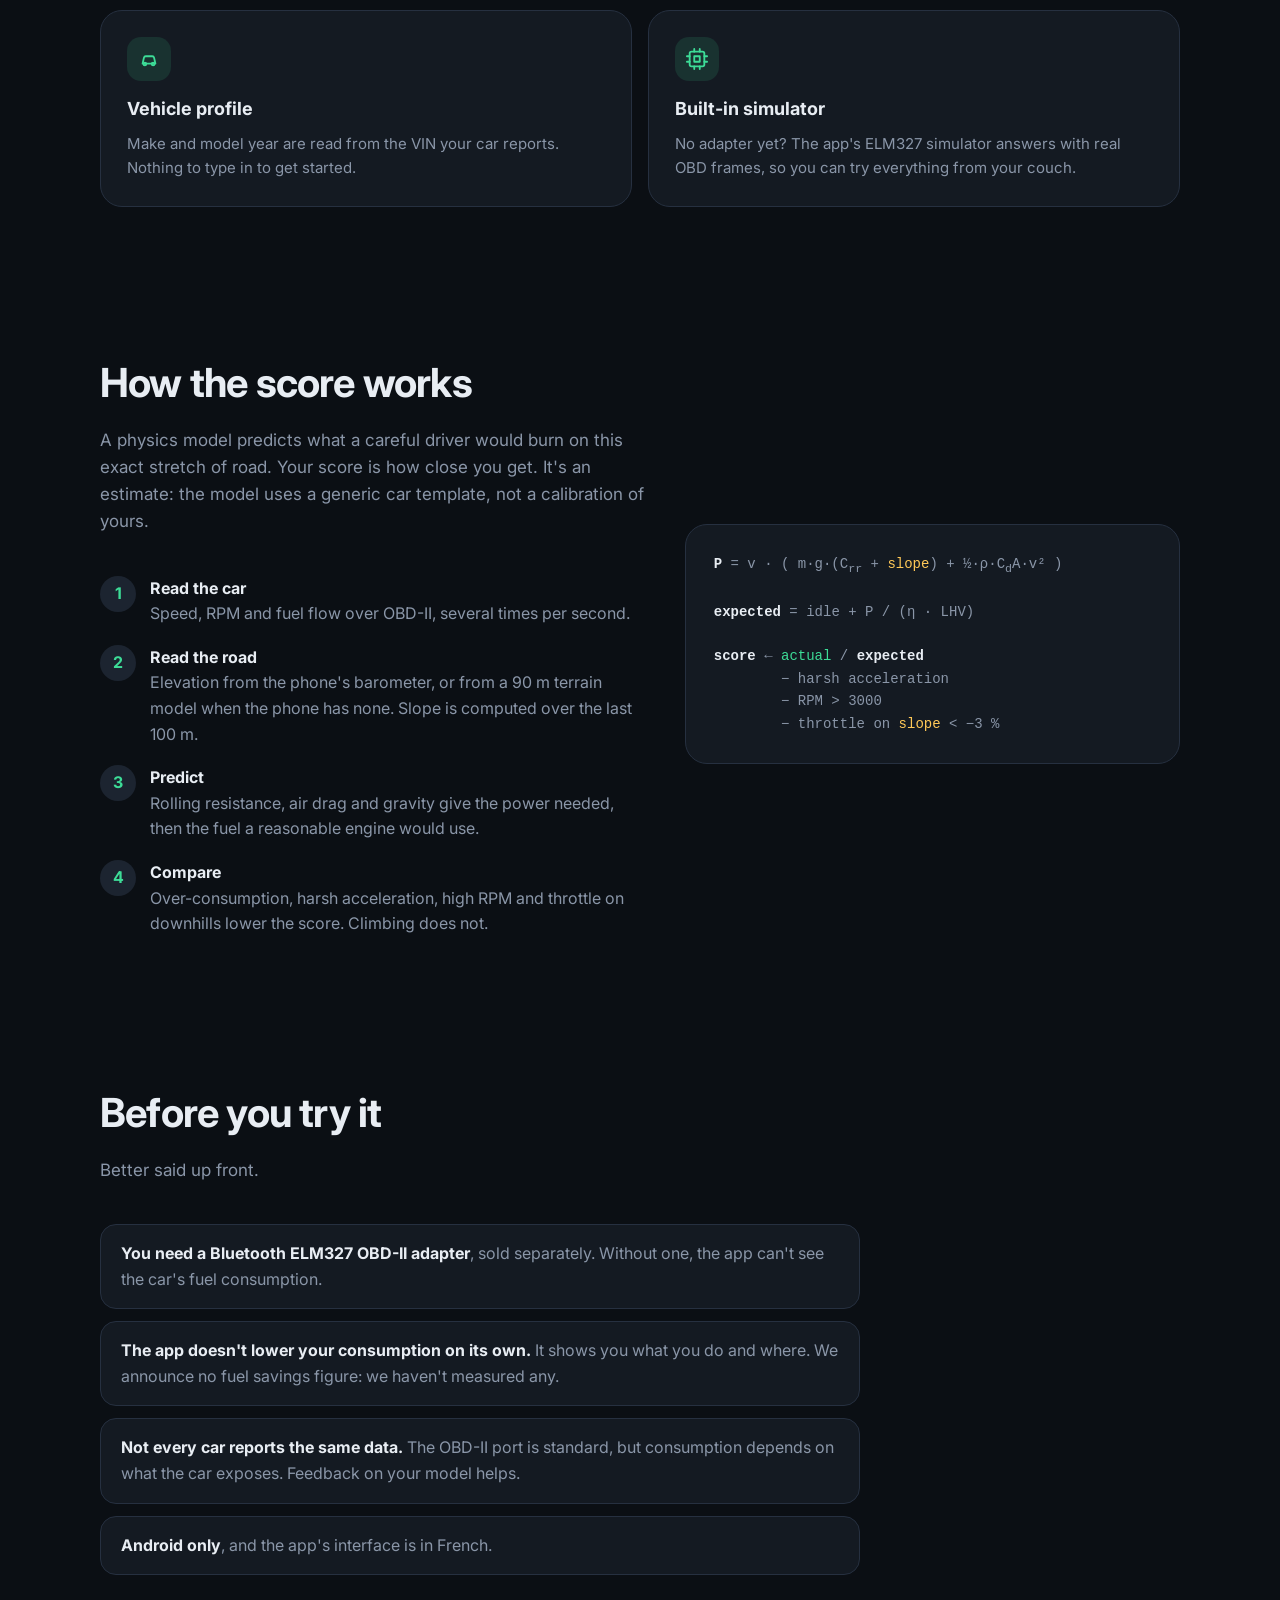
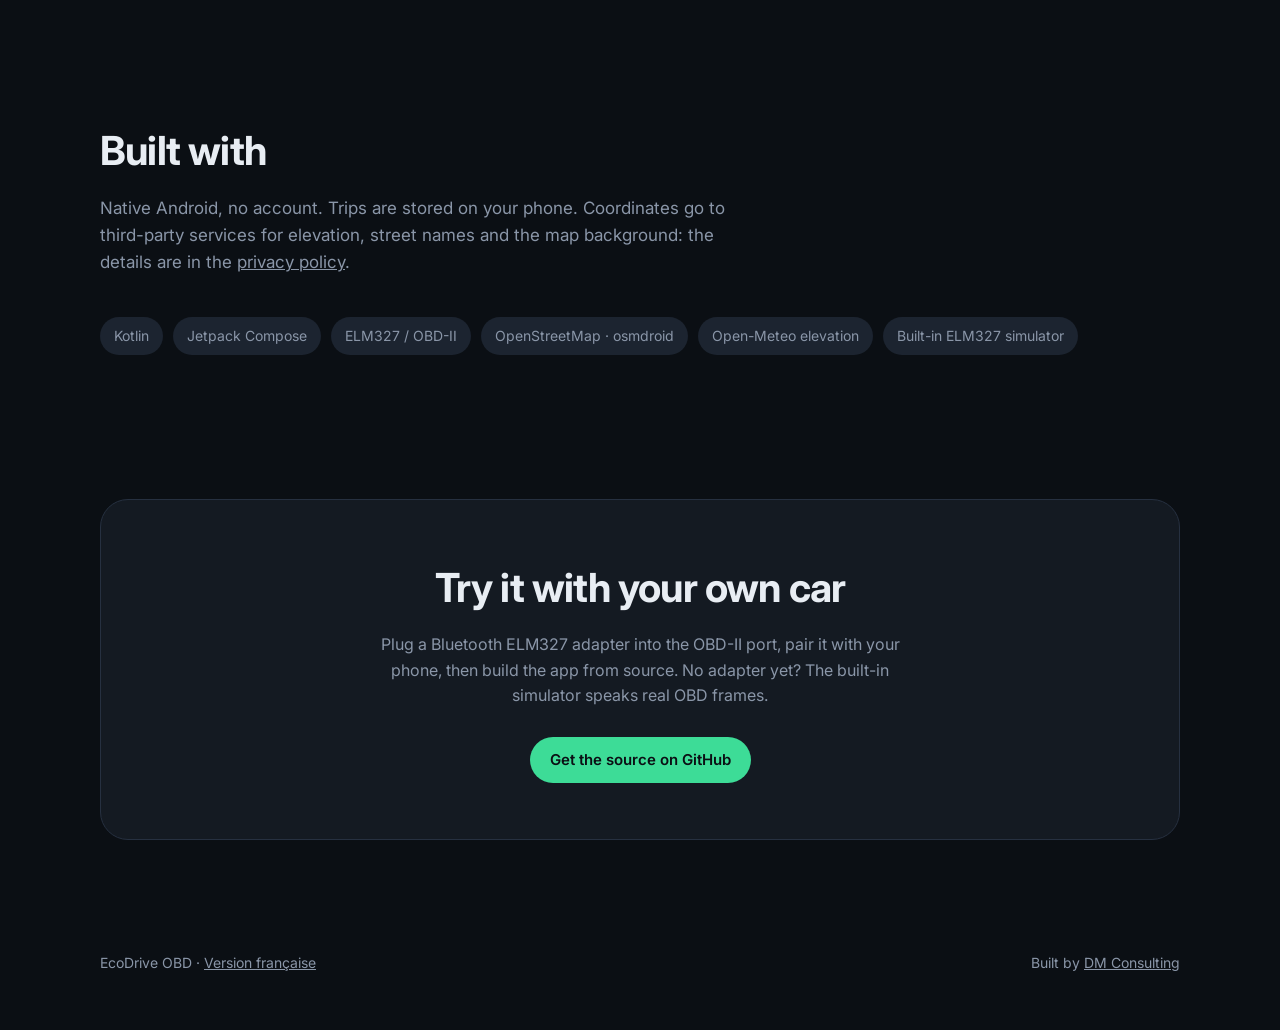
==== commit 80e31923: "Site: remove the "coming soon" leaderboard card and caveat The app has no leaderboard and none is pl" ====
--- a/site/en/index.html
+++ b/site/en/index.html
@@ -43,9 +43,9 @@
 <link rel="preconnect" href="https://fonts.gstatic.com" crossorigin>
 <link href="https://fonts.googleapis.com/css2?family=Inter:wght@400;500;600;700;800&display=swap" rel="stylesheet">
 
-<!-- Données structurées : mêmes règles que ../index.html (pas de note, pas
-     de classement, pas de démarrage automatique ni d'Android Auto, pas de
-     "license" tant que le dépôt n'a pas de fichier LICENSE). -->
+<!-- Données structurées : mêmes règles que ../index.html (pas de note,
+     l'app n'a pas de classement, pas de démarrage automatique ni
+     d'Android Auto, pas de "license" tant que le dépôt n'a pas de fichier LICENSE). -->
 <script type="application/ld+json">
 {
   "@context": "https://schema.org",
@@ -173,6 +173,11 @@
   .sub { color: var(--muted); max-width: 640px; margin: 0 0 40px; font-size: 17px; }
 
   .grid { display: grid; grid-template-columns: repeat(auto-fit, minmax(260px, 1fr)); gap: 16px; }
+  @media (min-width: 860px) {
+    .grid { grid-template-columns: repeat(6, 1fr); }
+    .grid .card { grid-column: span 2; }
+    .grid .card:nth-child(n+4):nth-last-child(-n+2) { grid-column: span 3; }
+  }
   .card { background: var(--surface); border: 1px solid var(--outline); border-radius: 22px; padding: 26px; }
   .card h3 { margin: 14px 0 8px; font-size: 18px; }
   .card p { margin: 0; color: var(--muted); font-size: 15px; }
@@ -292,11 +297,6 @@
         <h3>Built-in simulator</h3>
         <p>No adapter yet? The app's ELM327 simulator answers with real OBD frames, so you can try everything from your couch.</p>
       </div>
-      <div class="card">
-        <div class="icon"><svg viewBox="0 0 24 24" fill="none" stroke="currentColor" stroke-width="2" stroke-linecap="round" stroke-linejoin="round"><path d="M8 21h8M12 17v4M7 4h10v5a5 5 0 0 1-10 0z"/><path d="M17 6h3a3 3 0 0 1-3 3M7 6H4a3 3 0 0 0 3 3"/></svg></div>
-        <h3>Anonymous leaderboard, coming</h3>
-        <p>Compare yourself with other drivers on the same road section, in the same direction, with comparable cars. Not live yet: today the screen shows demo data until the shared backend ships.</p>
-      </div>
     </div>
   </section>
 
@@ -330,7 +330,6 @@
       <li><strong>You need a Bluetooth ELM327 OBD-II adapter</strong>, sold separately. Without one, the app can't see the car's fuel consumption.</li>
       <li><strong>The app doesn't lower your consumption on its own.</strong> It shows you what you do and where. We announce no fuel savings figure: we haven't measured any.</li>
       <li><strong>Not every car reports the same data.</strong> The OBD-II port is standard, but consumption depends on what the car exposes. Feedback on your model helps.</li>
-      <li><strong>The community leaderboard doesn't exist yet.</strong> What you see on that screen is demo data.</li>
       <li><strong>Android only</strong>, and the app's interface is in French.</li>
     </ul>
   </section>
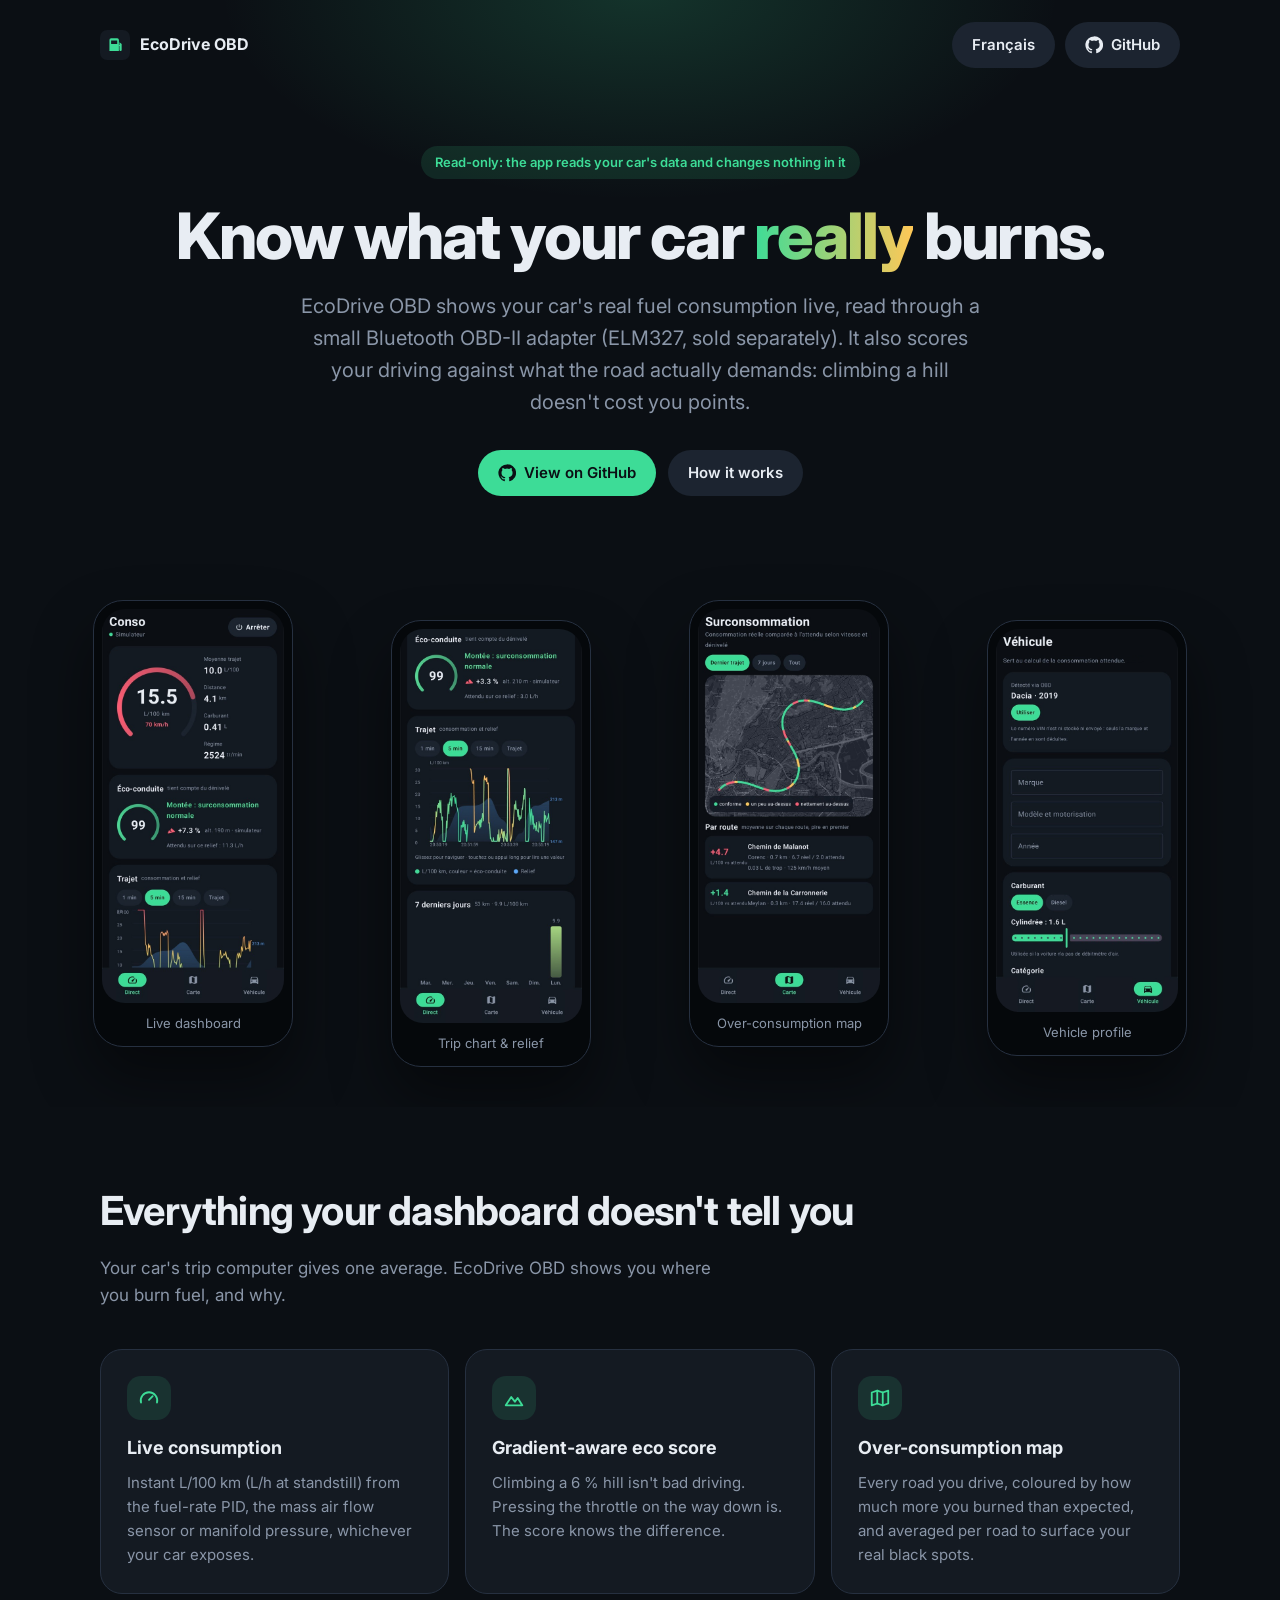
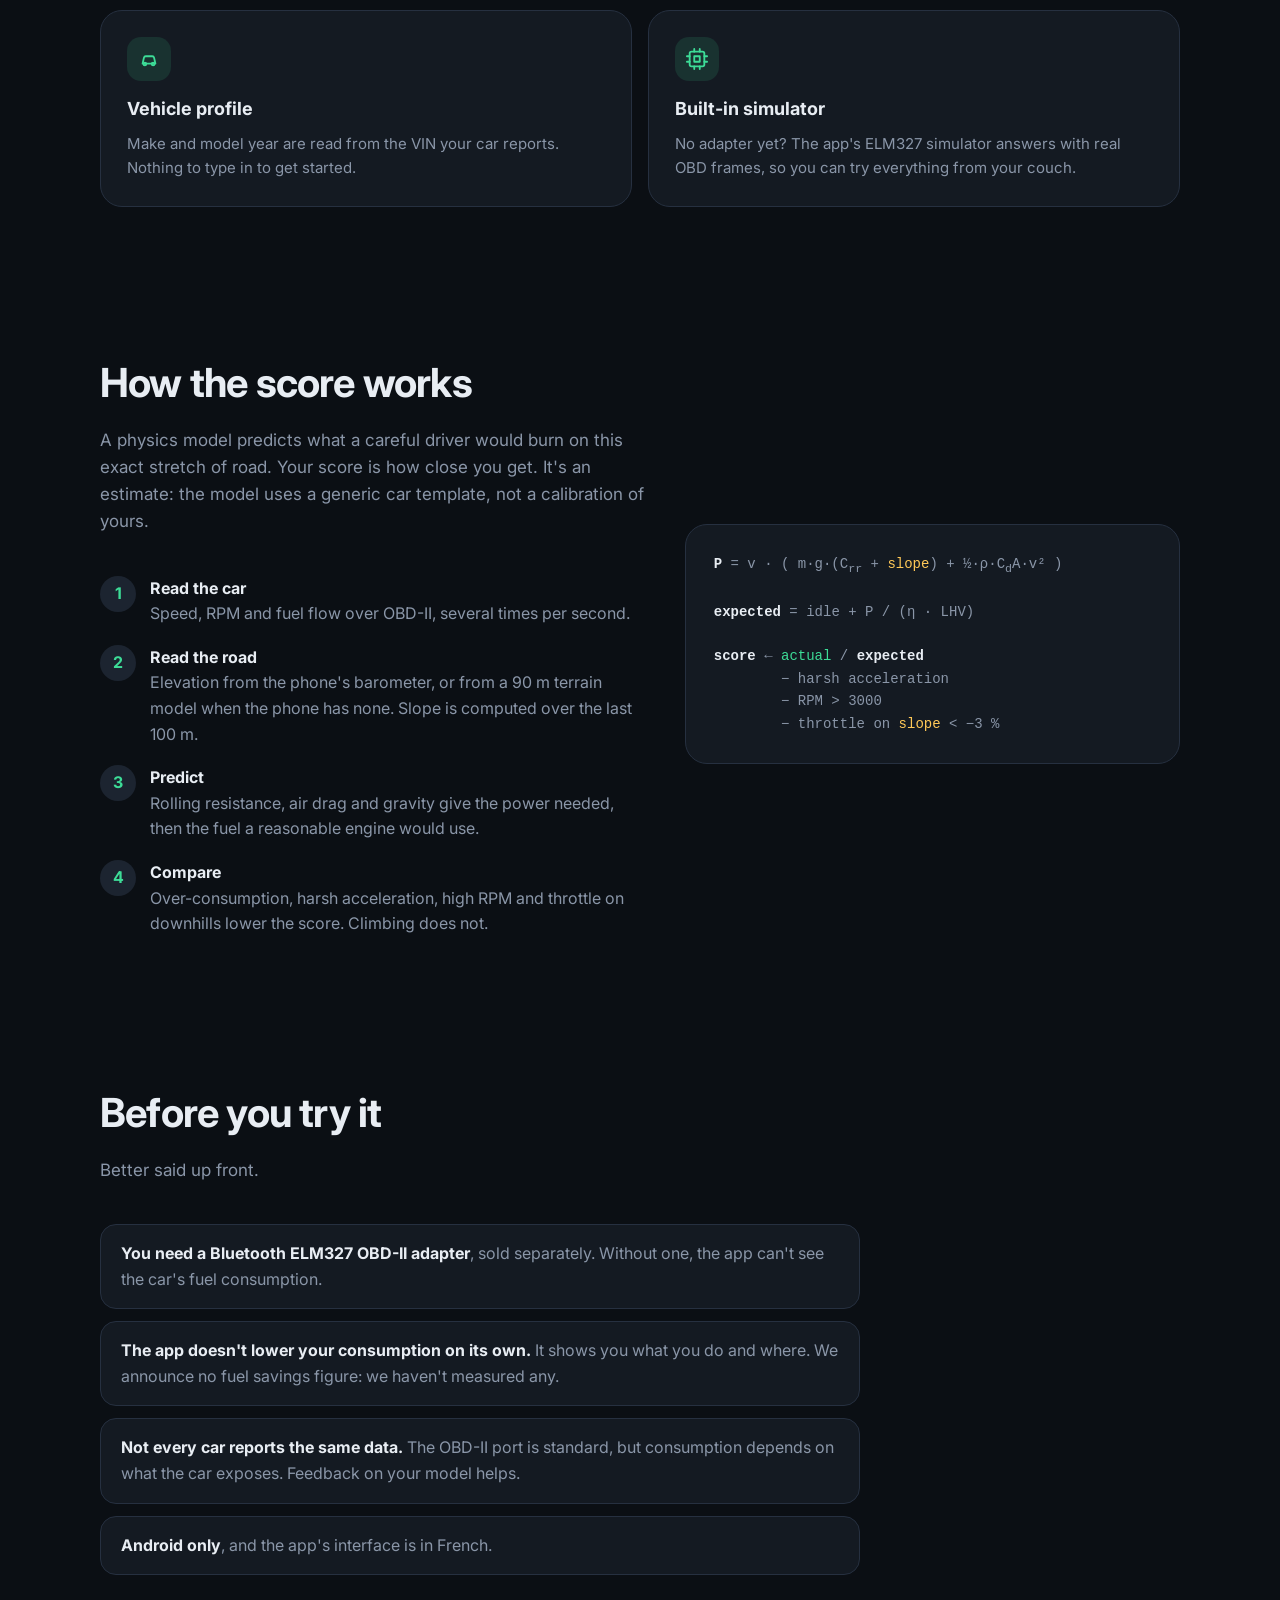
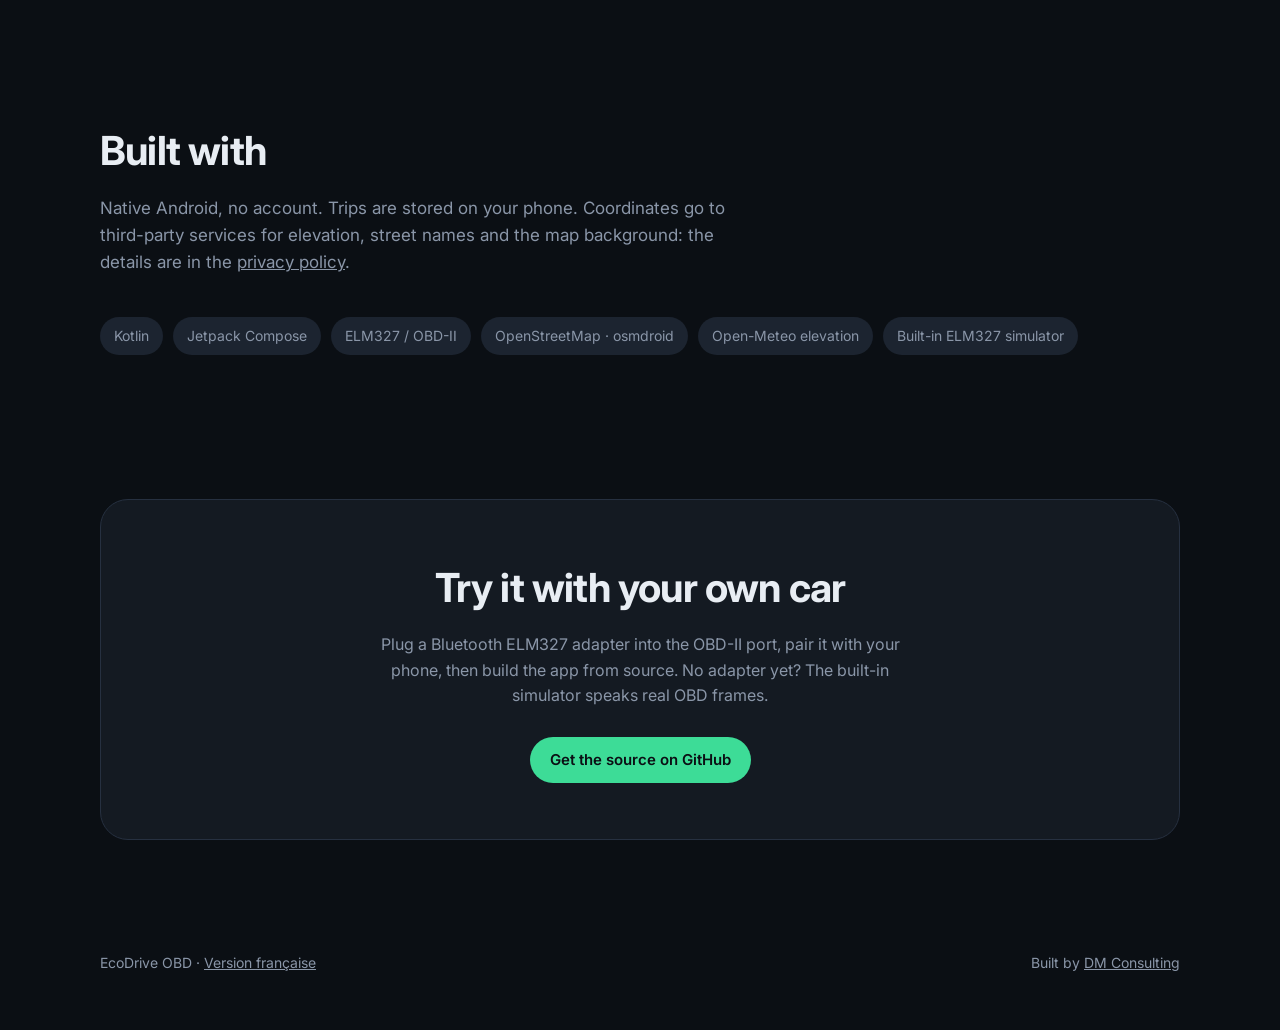
==== commit bcb54900: "App: drop the 'comparison between similar models' sentence from the Vehicle screen The app has no co" ====
--- a/site/en/index.html
+++ b/site/en/index.html
@@ -178,6 +178,10 @@
     .grid .card { grid-column: span 2; }
     .grid .card:nth-child(n+4):nth-last-child(-n+2) { grid-column: span 3; }
   }
+  @media (min-width: 560px) and (max-width: 859px) {
+    .grid { grid-template-columns: repeat(2, 1fr); }
+    .grid .card:last-child:nth-child(odd) { grid-column: 1 / -1; }
+  }
   .card { background: var(--surface); border: 1px solid var(--outline); border-radius: 22px; padding: 26px; }
   .card h3 { margin: 14px 0 8px; font-size: 18px; }
   .card p { margin: 0; color: var(--muted); font-size: 15px; }
@@ -264,7 +268,7 @@
   <figure class="phone"><img src="../screenshots/direct.jpg" width="554" height="1200" alt="Live dashboard with instant consumption gauge and trip stats" loading="lazy"><figcaption>Live dashboard</figcaption></figure>
   <figure class="phone"><img src="../screenshots/trajet.jpg" width="554" height="1200" alt="Trip chart coloured by eco score with elevation profile" loading="lazy"><figcaption>Trip chart &amp; relief</figcaption></figure>
   <figure class="phone"><img src="../screenshots/carte.jpg" width="554" height="1200" alt="Map of over-consumption averaged per road" loading="lazy"><figcaption>Over-consumption map</figcaption></figure>
-  <figure class="phone"><img src="../screenshots/vehicule.jpg" width="554" height="1200" alt="Vehicle profile with make and year read from the VIN" loading="lazy"><figcaption>Vehicle profile</figcaption></figure>
+  <figure class="phone"><img src="../screenshots/vehicule.jpg" width="554" height="1167" alt="Vehicle profile with make and year read from the VIN" loading="lazy"><figcaption>Vehicle profile</figcaption></figure>
 </div>
 
 <div class="wrap">
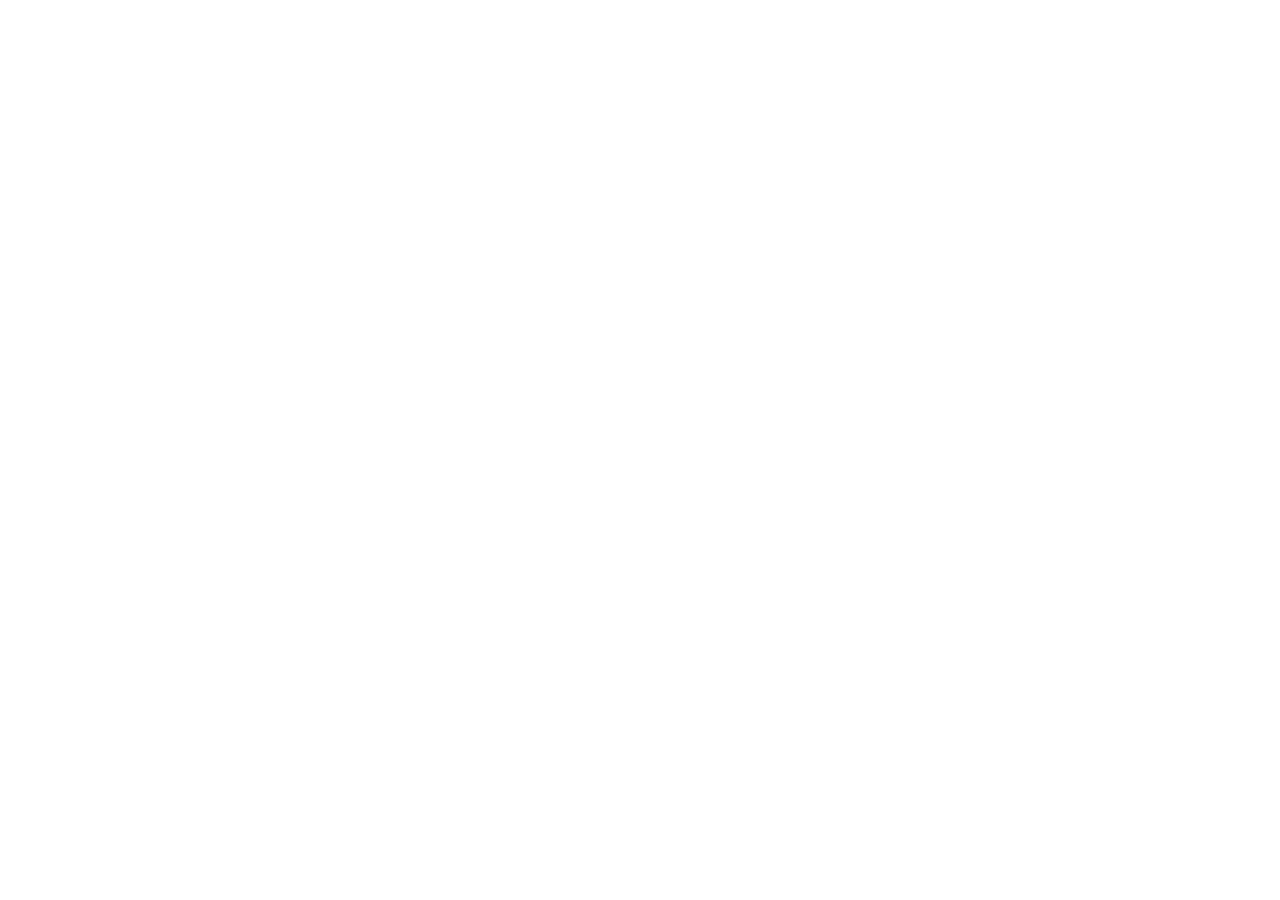
==== commit 0a852c66: "fix(site): rediriger les pages d'accueil vers dm-consulting.tech/open-source Les deux pages d'accuei" ====
--- a/site/en/index.html
+++ b/site/en/index.html
@@ -3,364 +3,18 @@
 <head>
 <meta charset="utf-8">
 <meta name="viewport" content="width=device-width, initial-scale=1">
-<meta name="theme-color" content="#0B0F14">
-<!-- Favicon en ligne (meme logo que la barre de navigation) : evite une
-     requete /favicon.ico qui repond 404 sur GitHub Pages. -->
-<link rel="icon" href="data:image/svg+xml,%3Csvg%20xmlns='http://www.w3.org/2000/svg'%20viewBox='0%200%20108%20108'%3E%3Crect%20width='108'%20height='108'%20rx='26'%20fill='%23141A22'/%3E%3Cpath%20fill='%233DDC97'%20d='M40,30h22a6,6%200,0%201,6%206v40h-34v-40a6,6%200,0%201,6%20-6zM40,38v12h22v-12z'/%3E%3Cpath%20fill='%233DDC97'%20d='M70,44l8,6v22a4,4%200,0%201,-8%200v-14h-2v-4h2z'/%3E%3C/svg%3E">
-<title>EcoDrive OBD — real-time fuel consumption over OBD-II, eco-driving score</title>
-<!-- LICENCE : quand le dépôt aura un fichier LICENSE, la description peut
-     commencer par « Open-source Android app that reads… ». Pas avant. -->
-<meta name="description" content="EcoDrive OBD reads your car's real fuel consumption through the OBD-II port (Bluetooth ELM327 adapter), changes nothing in the car, and scores your eco-driving with road gradient taken into account.">
-
-<!-- Version anglaise. La version française, par défaut, est à la racine
-     (../index.html). Adresse publique et commande de bascule vers Vercel :
-     voir l'en-tête de ../index.html ; la même commande sed traite ce fichier. -->
-<link rel="canonical" href="https://mickadoua.github.io/ecodrive-obd/en/">
-<link rel="alternate" hreflang="fr" href="https://mickadoua.github.io/ecodrive-obd/">
-<link rel="alternate" hreflang="en" href="https://mickadoua.github.io/ecodrive-obd/en/">
-<link rel="alternate" hreflang="x-default" href="https://mickadoua.github.io/ecodrive-obd/">
-
-<meta property="og:type" content="website">
-<meta property="og:site_name" content="EcoDrive OBD">
-<meta property="og:locale" content="en_US">
-<meta property="og:locale:alternate" content="fr_FR">
-<meta property="og:url" content="https://mickadoua.github.io/ecodrive-obd/en/">
-<meta property="og:title" content="EcoDrive OBD">
-<meta property="og:description" content="Reads your car's real fuel consumption over OBD-II and changes nothing in the car. Gradient-aware eco-driving score, over-consumption map.">
-<meta property="og:image" content="https://mickadoua.github.io/ecodrive-obd/social/card.jpg">
-<meta property="og:image:type" content="image/jpeg">
-<meta property="og:image:width" content="1200">
-<meta property="og:image:height" content="630">
-<meta property="og:image:alt" content="EcoDrive OBD card: logo, app name and a screenshot of the gradient-aware eco-driving score.">
-
-<meta name="twitter:card" content="summary_large_image">
-<meta name="twitter:title" content="EcoDrive OBD">
-<meta name="twitter:description" content="Reads your car's real fuel consumption over OBD-II and changes nothing in the car. Gradient-aware eco-driving score, over-consumption map.">
-<meta name="twitter:image" content="https://mickadoua.github.io/ecodrive-obd/social/card.jpg">
-<meta name="twitter:image:alt" content="EcoDrive OBD card: logo, app name and a screenshot of the gradient-aware eco-driving score.">
-
-<link rel="preconnect" href="https://fonts.googleapis.com">
-<link rel="preconnect" href="https://fonts.gstatic.com" crossorigin>
-<link href="https://fonts.googleapis.com/css2?family=Inter:wght@400;500;600;700;800&display=swap" rel="stylesheet">
-
-<!-- Données structurées : mêmes règles que ../index.html (pas de note,
-     l'app n'a pas de classement, pas de démarrage automatique ni
-     d'Android Auto, pas de "license" tant que le dépôt n'a pas de fichier LICENSE). -->
-<script type="application/ld+json">
-{
-  "@context": "https://schema.org",
-  "@type": "SoftwareApplication",
-  "name": "EcoDrive OBD",
-  "url": "https://mickadoua.github.io/ecodrive-obd/en/",
-  "inLanguage": "fr",
-  "description": "Android app that reads real-time fuel consumption from a Bluetooth ELM327 OBD-II adapter, changes nothing in the car, and scores eco-driving against the power the road actually demands, road gradient included.",
-  "applicationCategory": "UtilitiesApplication",
-  "applicationSubCategory": "Automotive / OBD-II diagnostics",
-  "operatingSystem": "Android 8.0 and later",
-  "softwareRequirements": "Bluetooth ELM327 OBD-II adapter; Android 8.0 or later",
-  "isAccessibleForFree": true,
-  "offers": {
-    "@type": "Offer",
-    "price": "0",
-    "priceCurrency": "EUR"
-  },
-  "featureList": [
-    "Real-time fuel consumption over OBD-II (L/100 km, L/h at standstill)",
-    "Gradient-aware eco-driving score",
-    "Over-consumption map averaged per road section",
-    "Make and model year read from the VIN",
-    "Built-in ELM327 simulator for testing without an adapter"
-  ],
-  "image": "https://mickadoua.github.io/ecodrive-obd/social/card.jpg",
-  "screenshot": [
-    "https://mickadoua.github.io/ecodrive-obd/screenshots/direct.jpg",
-    "https://mickadoua.github.io/ecodrive-obd/screenshots/trajet.jpg",
-    "https://mickadoua.github.io/ecodrive-obd/screenshots/carte.jpg",
-    "https://mickadoua.github.io/ecodrive-obd/screenshots/vehicule.jpg"
-  ],
-  "codeRepository": "https://github.com/mickadoua/ecodrive-obd",
-  "author": {
-    "@type": "Organization",
-    "name": "DM Consulting",
-    "url": "https://www.dm-consulting.tech"
-  },
-  "publisher": {
-    "@type": "Organization",
-    "name": "DM Consulting",
-    "url": "https://www.dm-consulting.tech"
-  }
-}
-</script>
-<style>
-  :root {
-    --bg: #0B0F14;
-    --surface: #141A22;
-    --surface-high: #1C2430;
-    --outline: #263040;
-    --text: #E8EDF3;
-    --muted: #8A96A8;
-    --green: #3DDC97;
-    --yellow: #FFC857;
-    --red: #FF5D73;
-    --blue: #5AA9FF;
-  }
-  * { box-sizing: border-box; }
-  html { scroll-behavior: smooth; }
-  body {
-    margin: 0;
-    background: var(--bg);
-    color: var(--text);
-    font-family: Inter, system-ui, -apple-system, sans-serif;
-    line-height: 1.6;
-    -webkit-font-smoothing: antialiased;
-    overflow-x: clip;
-  }
-  a { color: inherit; }
-  :focus-visible { outline: 3px solid var(--green); outline-offset: 3px; border-radius: 4px; }
-  .shots:focus-visible { outline-offset: -3px; }
-  @media (prefers-reduced-motion: reduce) {
-    html { scroll-behavior: auto; }
-    * { transition-duration: .01ms !important; }
-    .btn:hover { transform: none; }
-  }
-  .wrap { max-width: 1120px; margin: 0 auto; padding: 0 20px; }
-
-  nav { display: flex; align-items: center; justify-content: space-between; flex-wrap: wrap; gap: 12px; padding: 22px 0; }
-  .nav-links { display: flex; gap: 10px; flex-wrap: wrap; }
-  .brand { display: flex; align-items: center; gap: 10px; font-weight: 700; text-decoration: none; }
-  .brand svg { width: 30px; height: 30px; }
-  .btn {
-    display: inline-flex; align-items: center; gap: 8px;
-    padding: 11px 20px; border-radius: 999px;
-    font-weight: 600; font-size: 15px; text-decoration: none;
-    transition: transform .15s ease, background .15s ease;
-  }
-  .btn:hover { transform: translateY(-1px); }
-  .btn svg { width: 18px; height: 18px; }
-  .btn-primary { background: var(--green); color: var(--bg); }
-  .btn-ghost { background: var(--surface-high); color: var(--text); }
-
-  .hero { padding: 56px 0 40px; text-align: center; position: relative; }
-  .hero::before {
-    content: ""; position: absolute; top: -100px; left: 50%; width: 100vw; transform: translateX(-50%); height: 560px; z-index: -1;
-    background: radial-gradient(600px 300px at 50% 0%, rgba(61, 220, 151, .18), transparent 70%);
-  }
-  .pill {
-    display: inline-block; padding: 6px 14px; border-radius: 999px;
-    background: rgba(61, 220, 151, .12); color: var(--green);
-    font-size: 13px; font-weight: 600; margin: 0 0 22px;
-  }
-  h1 { font-size: clamp(36px, 6vw, 64px); line-height: 1.08; letter-spacing: -0.03em; margin: 0 0 20px; font-weight: 800; }
-  h1 em { font-style: normal; background: linear-gradient(90deg, var(--green), var(--yellow)); -webkit-background-clip: text; background-clip: text; color: transparent; }
-  .lead { font-size: clamp(17px, 2.2vw, 20px); color: var(--muted); max-width: 680px; margin: 0 auto 32px; }
-  .cta { display: flex; gap: 12px; justify-content: center; flex-wrap: wrap; }
-
-  .shots {
-    display: flex; gap: 18px; justify-content: safe center; align-items: flex-start;
-    padding: 48px 20px 24px; overflow-x: auto; scroll-snap-type: x mandatory;
-  }
-  .phone {
-    flex: 0 0 auto; width: 200px; scroll-snap-align: center;
-    border-radius: 30px; padding: 8px; background: #05080B;
-    border: 1px solid var(--outline); box-shadow: 0 30px 60px rgba(0, 0, 0, .45);
-  }
-  .phone img { display: block; width: 100%; height: auto; border-radius: 23px; }
-  .phone figcaption { text-align: center; color: var(--muted); font-size: 13px; padding: 10px 0 4px; }
-  .phone:nth-child(2), .phone:nth-child(4) { margin-top: 36px; }
-
-  section { padding: 72px 0; }
-  h2 { font-size: clamp(28px, 4vw, 40px); letter-spacing: -0.02em; margin: 0 0 12px; }
-  .sub { color: var(--muted); max-width: 640px; margin: 0 0 40px; font-size: 17px; }
-
-  .grid { display: grid; grid-template-columns: repeat(auto-fit, minmax(260px, 1fr)); gap: 16px; }
-  @media (min-width: 860px) {
-    .grid { grid-template-columns: repeat(6, 1fr); }
-    .grid .card { grid-column: span 2; }
-    .grid .card:nth-child(n+4):nth-last-child(-n+2) { grid-column: span 3; }
-  }
-  @media (min-width: 560px) and (max-width: 859px) {
-    .grid { grid-template-columns: repeat(2, 1fr); }
-    .grid .card:last-child:nth-child(odd) { grid-column: 1 / -1; }
-  }
-  .card { background: var(--surface); border: 1px solid var(--outline); border-radius: 22px; padding: 26px; }
-  .card h3 { margin: 14px 0 8px; font-size: 18px; }
-  .card p { margin: 0; color: var(--muted); font-size: 15px; }
-  .icon {
-    width: 44px; height: 44px; border-radius: 14px; display: grid; place-items: center;
-    background: rgba(61, 220, 151, .12); color: var(--green);
-  }
-  .icon svg { width: 22px; height: 22px; }
-
-  .how { display: grid; grid-template-columns: 1.1fr 1fr; gap: 40px; align-items: center; }
-  .formula {
-    background: var(--surface); border: 1px solid var(--outline); border-radius: 22px; padding: 28px;
-    font-family: ui-monospace, SFMono-Regular, Menlo, monospace; font-size: 14px; color: var(--muted);
-  }
-  .formula b { color: var(--text); font-weight: 600; }
-  .formula .g { color: var(--green); }
-  .formula .y { color: var(--yellow); }
-  .steps { list-style: none; padding: 0; margin: 0; display: grid; gap: 18px; }
-  .steps li { display: grid; grid-template-columns: 36px 1fr; gap: 14px; }
-  .steps span {
-    width: 36px; height: 36px; border-radius: 50%; display: grid; place-items: center;
-    background: var(--surface-high); font-weight: 700; color: var(--green);
-  }
-  .steps p { margin: 0; color: var(--muted); }
-  .steps strong { color: var(--text); display: block; }
-
-  .facts { list-style: none; padding: 0; margin: 0; display: grid; gap: 12px; max-width: 760px; }
-  .facts li { background: var(--surface); border: 1px solid var(--outline); border-radius: 16px; padding: 16px 20px; color: var(--muted); }
-  .facts strong { color: var(--text); }
-
-  .stack { display: flex; flex-wrap: wrap; gap: 10px; }
-  .stack span { padding: 8px 14px; border-radius: 999px; background: var(--surface-high); color: var(--muted); font-size: 14px; }
-
-  .final { text-align: center; background: var(--surface); border: 1px solid var(--outline); border-radius: 28px; padding: 56px 24px; }
-  .final p { color: var(--muted); max-width: 560px; margin: 0 auto 28px; }
-
-  footer { padding: 40px 0 56px; color: var(--muted); font-size: 14px; display: flex; justify-content: space-between; flex-wrap: wrap; gap: 12px; }
-
-  @media (max-width: 820px) {
-    .how { grid-template-columns: 1fr; }
-    .shots { justify-content: flex-start; }
-    .phone { width: 200px; }
-    .phone:nth-child(2), .phone:nth-child(4) { margin-top: 0; }
-    section { padding: 52px 0; }
-  }
-</style>
+<!-- La page d'EcoDrive OBD vit désormais sur dm-consulting.tech, avec les
+     autres réalisations. Cette page ne fait que rediriger : meta refresh
+     immédiat (traité comme une redirection permanente par Google), canonique
+     vers la nouvelle adresse et lien visible si le navigateur bloque les
+     deux. Les pages privacy/ et en/privacy/ restent servies ici. -->
+<title>EcoDrive OBD</title>
+<link rel="canonical" href="https://www.dm-consulting.tech/en/open-source/ecodrive-obd">
+<meta http-equiv="refresh" content="0; url=https://www.dm-consulting.tech/en/open-source/ecodrive-obd">
+<meta name="robots" content="noindex, follow">
+<script>location.replace("https://www.dm-consulting.tech/en/open-source/ecodrive-obd");</script>
 </head>
 <body>
-<div class="wrap">
-  <nav>
-    <a class="brand" href="./">
-      <svg viewBox="0 0 108 108" aria-hidden="true"><rect width="108" height="108" rx="26" fill="#141A22"/><path fill="#3DDC97" d="M40,30h22a6,6 0,0 1,6 6v40h-34v-40a6,6 0,0 1,6 -6zM40,38v12h22v-12z"/><path fill="#3DDC97" d="M70,44l8,6v22a4,4 0,0 1,-8 0v-14h-2v-4h2z"/></svg>
-      EcoDrive OBD
-    </a>
-    <div class="nav-links">
-      <a class="btn btn-ghost" href="../" hreflang="fr" lang="fr">Français</a>
-      <a class="btn btn-ghost" href="https://github.com/mickadoua/ecodrive-obd">
-        <svg viewBox="0 0 24 24" fill="currentColor" aria-hidden="true"><path d="M12 .5a11.5 11.5 0 0 0-3.64 22.41c.58.1.79-.25.79-.56v-2c-3.2.7-3.88-1.37-3.88-1.37-.52-1.33-1.28-1.69-1.28-1.69-1.05-.72.08-.7.08-.7 1.16.08 1.77 1.19 1.77 1.19 1.03 1.77 2.7 1.26 3.36.96.1-.75.4-1.26.73-1.55-2.55-.29-5.24-1.28-5.24-5.69 0-1.26.45-2.29 1.19-3.1-.12-.29-.52-1.46.11-3.05 0 0 .97-.31 3.18 1.18a11 11 0 0 1 5.78 0c2.2-1.49 3.17-1.18 3.17-1.18.63 1.59.23 2.76.11 3.05.74.81 1.19 1.84 1.19 3.1 0 4.42-2.7 5.39-5.26 5.68.41.36.78 1.06.78 2.14v3.17c0 .31.21.67.8.56A11.5 11.5 0 0 0 12 .5Z"/></svg>
-        GitHub
-      </a>
-    </div>
-  </nav>
-
-  <header class="hero">
-    <!-- Première ligne imposée : l'app lit, elle ne modifie rien. Les boîtiers
-         « Eco OBD2 » vendus comme réducteurs de consommation ont un nom voisin
-         (testés sans effet par l'ADAC). Ne pas retirer cette ligne.
-         LICENCE : quand le dépôt aura un fichier LICENSE, ajouter ici une
-         seconde pastille « Open source · Android ». -->
-    <p class="pill">Read-only: the app reads your car's data and changes nothing in it</p>
-    <h1>Know what your car <em>really</em> burns.</h1>
-    <p class="lead">EcoDrive OBD shows your car's real fuel consumption live, read through a small Bluetooth OBD-II adapter (ELM327, sold separately). It also scores your driving against what the road actually demands: climbing a hill doesn't cost you points.</p>
-    <div class="cta">
-      <a class="btn btn-primary" href="https://github.com/mickadoua/ecodrive-obd">
-        <svg viewBox="0 0 24 24" fill="currentColor" aria-hidden="true"><path d="M12 .5a11.5 11.5 0 0 0-3.64 22.41c.58.1.79-.25.79-.56v-2c-3.2.7-3.88-1.37-3.88-1.37-.52-1.33-1.28-1.69-1.28-1.69-1.05-.72.08-.7.08-.7 1.16.08 1.77 1.19 1.77 1.19 1.03 1.77 2.7 1.26 3.36.96.1-.75.4-1.26.73-1.55-2.55-.29-5.24-1.28-5.24-5.69 0-1.26.45-2.29 1.19-3.1-.12-.29-.52-1.46.11-3.05 0 0 .97-.31 3.18 1.18a11 11 0 0 1 5.78 0c2.2-1.49 3.17-1.18 3.17-1.18.63 1.59.23 2.76.11 3.05.74.81 1.19 1.84 1.19 3.1 0 4.42-2.7 5.39-5.26 5.68.41.36.78 1.06.78 2.14v3.17c0 .31.21.67.8.56A11.5 11.5 0 0 0 12 .5Z"/></svg>
-        View on GitHub
-      </a>
-      <a class="btn btn-ghost" href="#how">How it works</a>
-    </div>
-  </header>
-</div>
-
-<div class="shots" role="group" tabindex="0" aria-label="Screenshots">
-  <figure class="phone"><img src="../screenshots/direct.jpg" width="554" height="1200" alt="Live dashboard with instant consumption gauge and trip stats" loading="lazy"><figcaption>Live dashboard</figcaption></figure>
-  <figure class="phone"><img src="../screenshots/trajet.jpg" width="554" height="1200" alt="Trip chart coloured by eco score with elevation profile" loading="lazy"><figcaption>Trip chart &amp; relief</figcaption></figure>
-  <figure class="phone"><img src="../screenshots/carte.jpg" width="554" height="1200" alt="Map of over-consumption averaged per road" loading="lazy"><figcaption>Over-consumption map</figcaption></figure>
-  <figure class="phone"><img src="../screenshots/vehicule.jpg" width="554" height="1167" alt="Vehicle profile with make and year read from the VIN" loading="lazy"><figcaption>Vehicle profile</figcaption></figure>
-</div>
-
-<div class="wrap">
-  <section>
-    <h2>Everything your dashboard doesn't tell you</h2>
-    <p class="sub">Your car's trip computer gives one average. EcoDrive OBD shows you where you burn fuel, and why.</p>
-    <div class="grid">
-      <div class="card">
-        <div class="icon"><svg viewBox="0 0 24 24" fill="none" stroke="currentColor" stroke-width="2" stroke-linecap="round"><path d="M12 14l4-4"/><path d="M3.3 17a9 9 0 1 1 17.4 0"/></svg></div>
-        <h3>Live consumption</h3>
-        <p>Instant L/100 km (L/h at standstill) from the fuel-rate PID, the mass air flow sensor or manifold pressure, whichever your car exposes.</p>
-      </div>
-      <div class="card">
-        <div class="icon"><svg viewBox="0 0 24 24" fill="none" stroke="currentColor" stroke-width="2" stroke-linecap="round" stroke-linejoin="round"><path d="M3 20l6-9 4 5 3-4 5 8z"/></svg></div>
-        <h3>Gradient-aware eco score</h3>
-        <p>Climbing a 6 % hill isn't bad driving. Pressing the throttle on the way down is. The score knows the difference.</p>
-      </div>
-      <div class="card">
-        <div class="icon"><svg viewBox="0 0 24 24" fill="none" stroke="currentColor" stroke-width="2" stroke-linecap="round" stroke-linejoin="round"><path d="M9 4L3 6v14l6-2 6 2 6-2V4l-6 2z"/><path d="M9 4v14M15 6v14"/></svg></div>
-        <h3>Over-consumption map</h3>
-        <p>Every road you drive, coloured by how much more you burned than expected, and averaged per road to surface your real black spots.</p>
-      </div>
-      <div class="card">
-        <div class="icon"><svg viewBox="0 0 24 24" fill="none" stroke="currentColor" stroke-width="2" stroke-linecap="round" stroke-linejoin="round"><path d="M5 17h14l-1.5-6.5A2 2 0 0 0 15.6 9H8.4a2 2 0 0 0-1.9 1.5z"/><circle cx="7.5" cy="17.5" r="1.5"/><circle cx="16.5" cy="17.5" r="1.5"/></svg></div>
-        <h3>Vehicle profile</h3>
-        <p>Make and model year are read from the VIN your car reports. Nothing to type in to get started.</p>
-      </div>
-      <div class="card">
-        <div class="icon"><svg viewBox="0 0 24 24" fill="none" stroke="currentColor" stroke-width="2" stroke-linecap="round" stroke-linejoin="round"><rect x="4" y="4" width="16" height="16" rx="2"/><path d="M9 9h6v6H9z"/><path d="M9 1v3M15 1v3M9 20v3M15 20v3M1 9h3M1 15h3M20 9h3M20 15h3"/></svg></div>
-        <h3>Built-in simulator</h3>
-        <p>No adapter yet? The app's ELM327 simulator answers with real OBD frames, so you can try everything from your couch.</p>
-      </div>
-    </div>
-  </section>
-
-  <section id="how">
-    <div class="how">
-      <div>
-        <h2>How the score works</h2>
-        <p class="sub">A physics model predicts what a careful driver would burn on this exact stretch of road. Your score is how close you get. It's an estimate: the model uses a generic car template, not a calibration of yours.</p>
-        <ol class="steps">
-          <li><span>1</span><p><strong>Read the car</strong>Speed, RPM and fuel flow over OBD-II, several times per second.</p></li>
-          <li><span>2</span><p><strong>Read the road</strong>Elevation from the phone's barometer, or from a 90 m terrain model when the phone has none. Slope is computed over the last 100 m.</p></li>
-          <li><span>3</span><p><strong>Predict</strong>Rolling resistance, air drag and gravity give the power needed, then the fuel a reasonable engine would use.</p></li>
-          <li><span>4</span><p><strong>Compare</strong>Over-consumption, harsh acceleration, high RPM and throttle on downhills lower the score. Climbing does not.</p></li>
-        </ol>
-      </div>
-      <div class="formula">
-        <b>P</b> = v · ( m·g·(C<sub>rr</sub> + <span class="y">slope</span>) + ½·ρ·C<sub>d</sub>A·v² )<br><br>
-        <b>expected</b> = idle + P / (η · LHV)<br><br>
-        <b>score</b> ← <span class="g">actual</span> / <b>expected</b><br>
-        &nbsp;&nbsp;&nbsp;&nbsp;&nbsp;&nbsp;&nbsp;&nbsp;− harsh acceleration<br>
-        &nbsp;&nbsp;&nbsp;&nbsp;&nbsp;&nbsp;&nbsp;&nbsp;− RPM &gt; 3000<br>
-        &nbsp;&nbsp;&nbsp;&nbsp;&nbsp;&nbsp;&nbsp;&nbsp;− throttle on <span class="y">slope</span> &lt; −3 %
-      </div>
-    </div>
-  </section>
-
-  <section>
-    <h2>Before you try it</h2>
-    <p class="sub">Better said up front.</p>
-    <ul class="facts">
-      <li><strong>You need a Bluetooth ELM327 OBD-II adapter</strong>, sold separately. Without one, the app can't see the car's fuel consumption.</li>
-      <li><strong>The app doesn't lower your consumption on its own.</strong> It shows you what you do and where. We announce no fuel savings figure: we haven't measured any.</li>
-      <li><strong>Not every car reports the same data.</strong> The OBD-II port is standard, but consumption depends on what the car exposes. Feedback on your model helps.</li>
-      <li><strong>Android only</strong>, and the app's interface is in French.</li>
-    </ul>
-  </section>
-
-  <section>
-    <h2>Built with</h2>
-    <p class="sub">Native Android, no account. Trips are stored on your phone. Coordinates go to third-party services for elevation, street names and the map background: the details are in the <a href="privacy/">privacy policy</a>.</p>
-    <div class="stack">
-      <span>Kotlin</span><span>Jetpack Compose</span><span>ELM327 / OBD-II</span>
-      <span>OpenStreetMap · osmdroid</span><span>Open-Meteo elevation</span><span>Built-in ELM327 simulator</span>
-    </div>
-  </section>
-
-  <section>
-    <div class="final">
-      <h2>Try it with your own car</h2>
-      <p>Plug a Bluetooth ELM327 adapter into the OBD-II port, pair it with your phone, then build the app from source. No adapter yet? The built-in simulator speaks real OBD frames.</p>
-      <a class="btn btn-primary" href="https://github.com/mickadoua/ecodrive-obd">Get the source on GitHub</a>
-    </div>
-  </section>
-
-  <footer>
-    <!-- LICENCE : quand le dépôt aura un fichier LICENSE, écrire
-         « EcoDrive OBD · open source (nom de la licence) » avec un lien vers LICENSE. -->
-    <span>EcoDrive OBD · <a href="../" hreflang="fr" lang="fr">Version française</a></span>
-    <span>Built by <a href="https://www.dm-consulting.tech">DM Consulting</a></span>
-  </footer>
-</div>
+<p><a href="https://www.dm-consulting.tech/en/open-source/ecodrive-obd">EcoDrive OBD has moved: open the page on dm-consulting.tech</a></p>
 </body>
 </html>
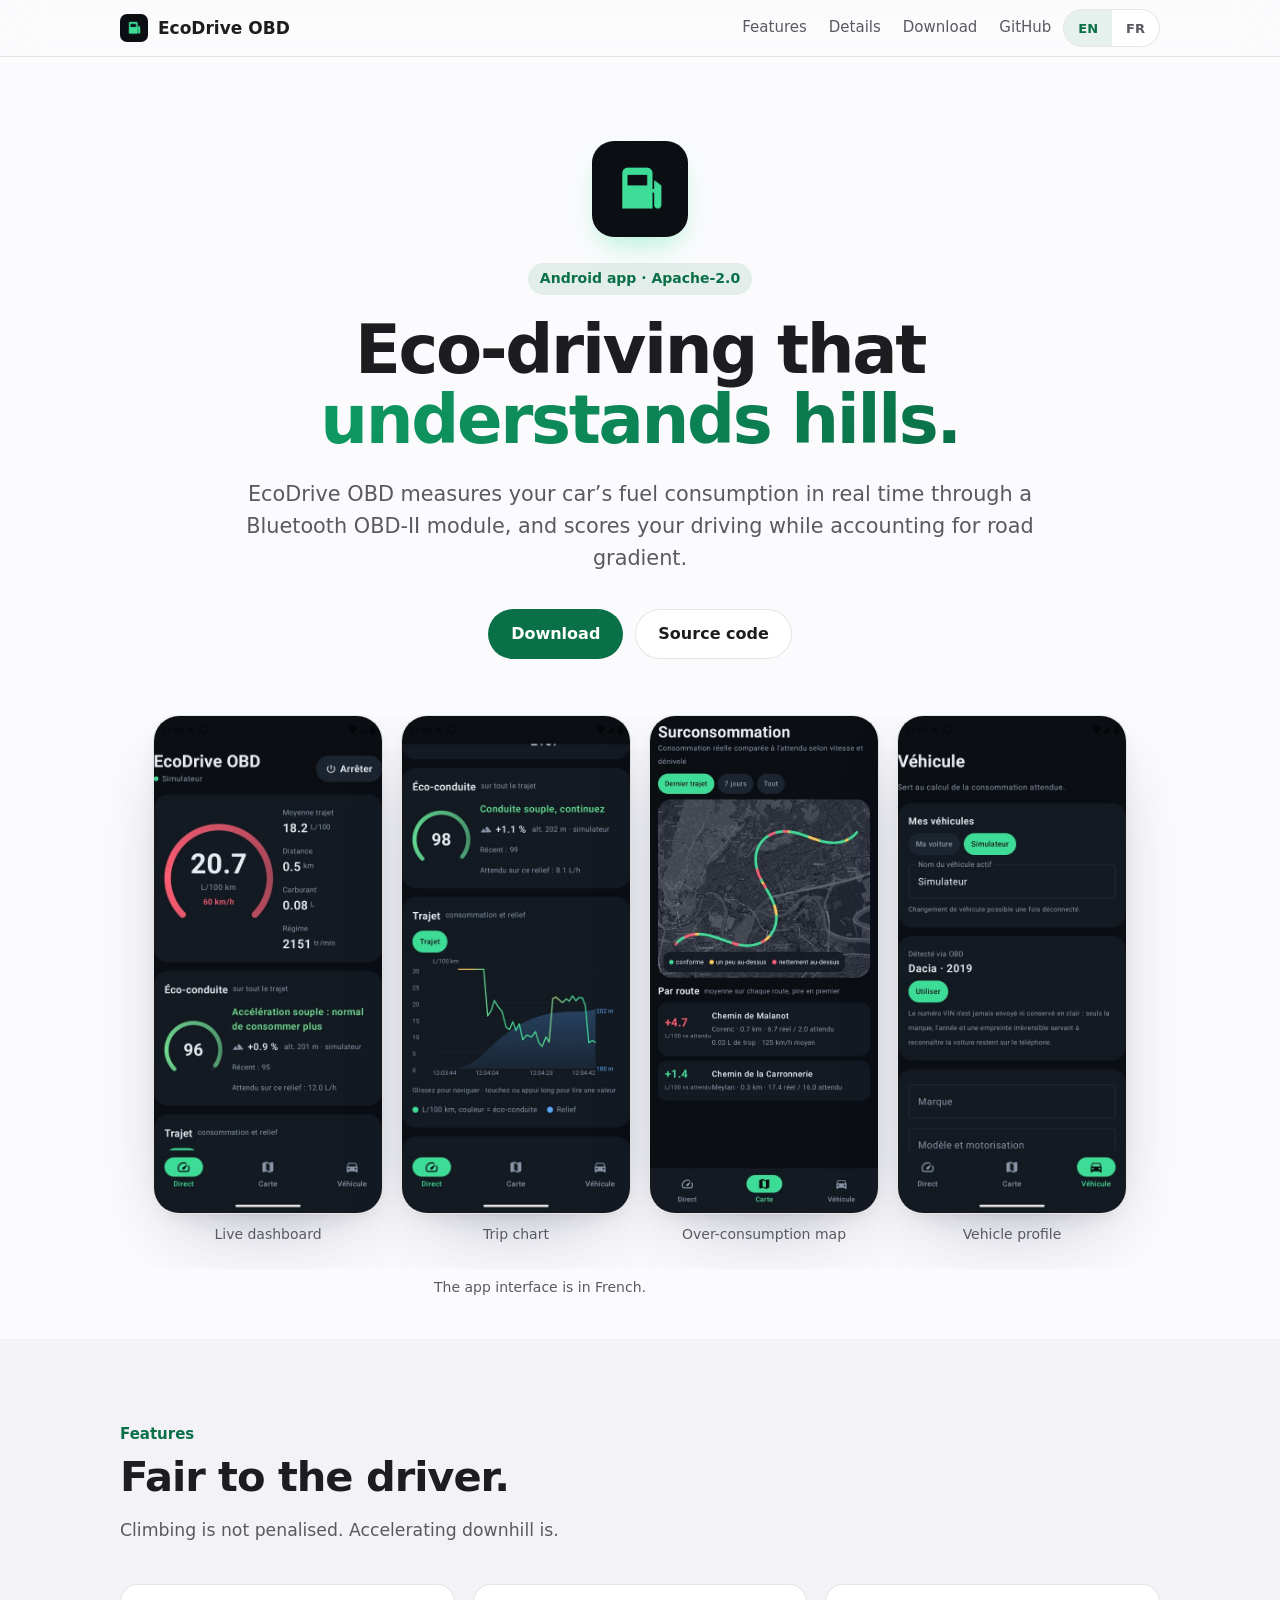
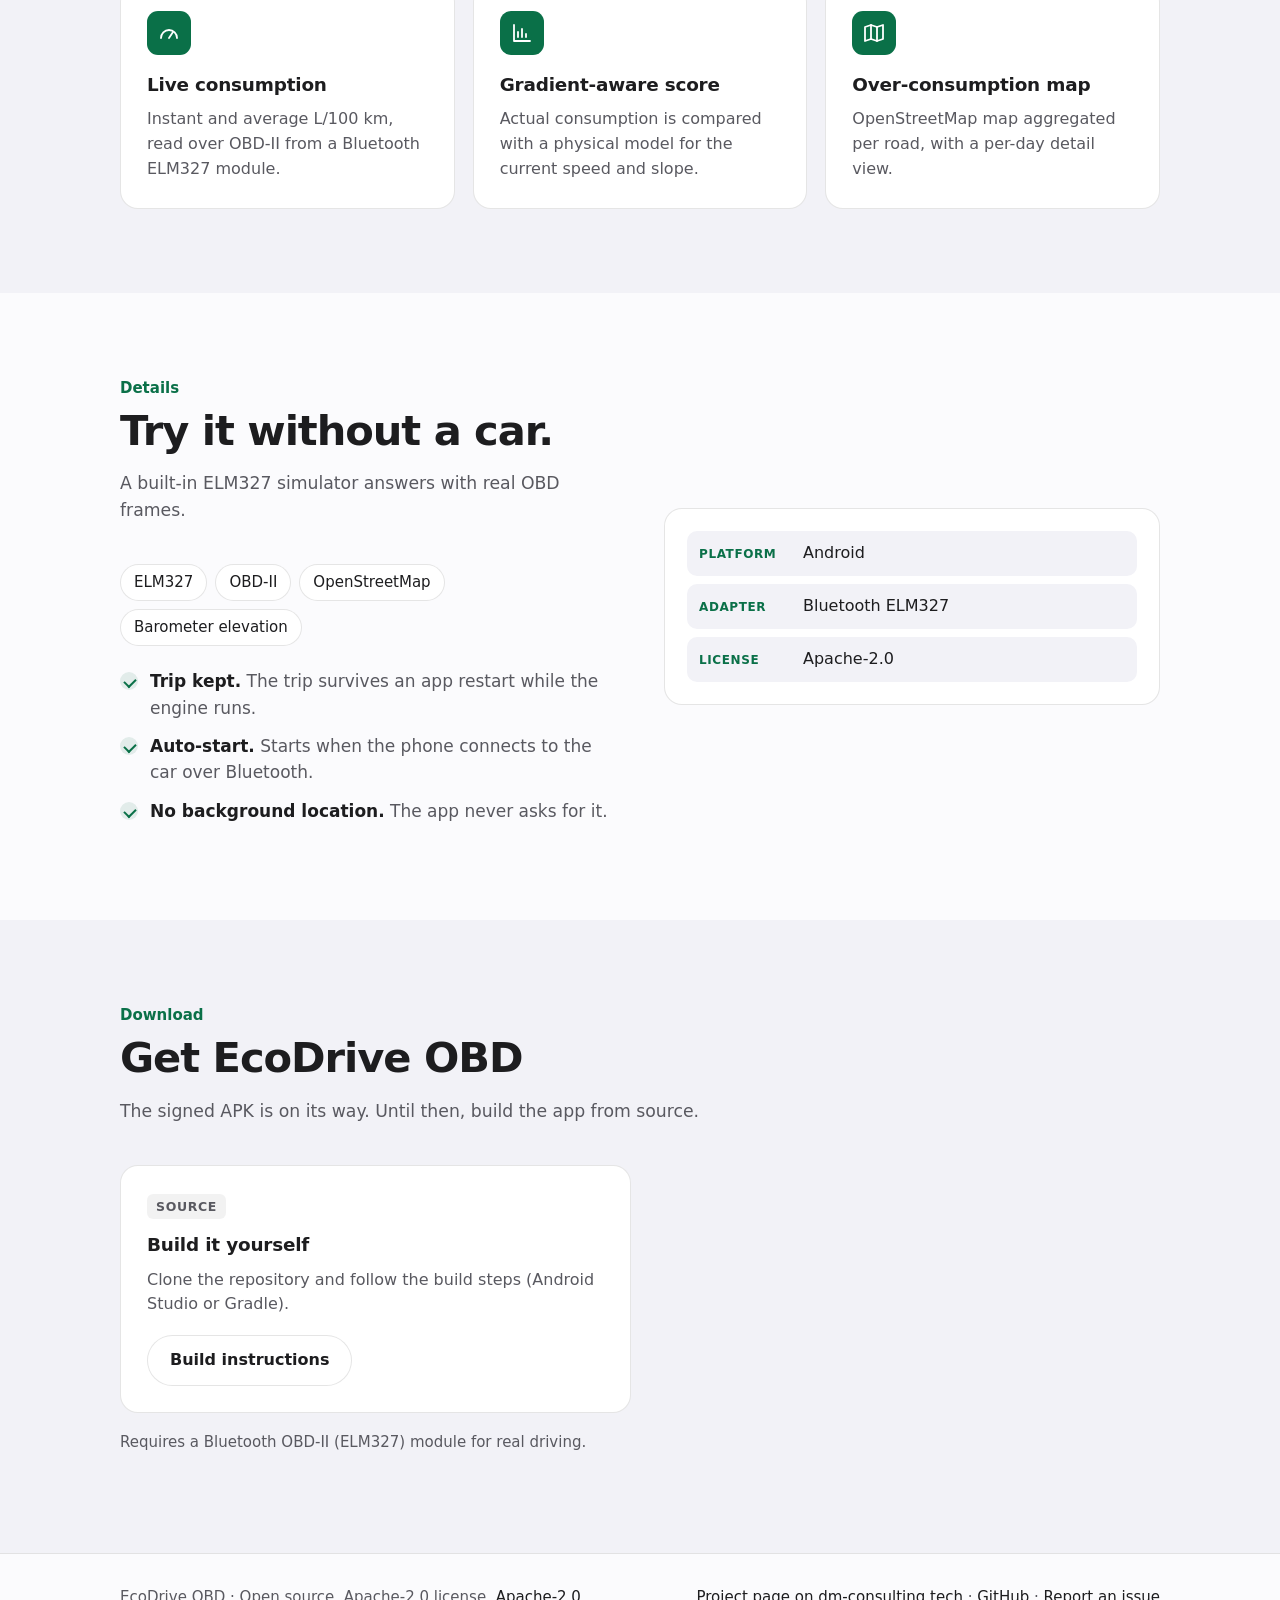
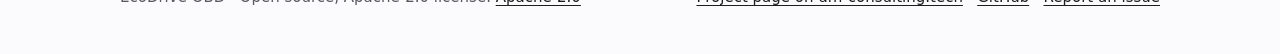
==== commit 39ddc909: "Site: real fr/en project page instead of the redirect, privacy pages kept (DMC-594)" ====
--- a/site/en/index.html
+++ b/site/en/index.html
@@ -3,18 +3,15 @@
 <head>
 <meta charset="utf-8">
 <meta name="viewport" content="width=device-width, initial-scale=1">
-<!-- La page d'EcoDrive OBD vit désormais sur dm-consulting.tech, avec les
-     autres réalisations. Cette page ne fait que rediriger : meta refresh
-     immédiat (traité comme une redirection permanente par Google), canonique
-     vers la nouvelle adresse et lien visible si le navigateur bloque les
-     deux. Les pages privacy/ et en/privacy/ restent servies ici. -->
+<!-- The English home page is now the main page with ?lang=en. This old
+     address only redirects; en/privacy/ stays served here. -->
 <title>EcoDrive OBD</title>
-<link rel="canonical" href="https://www.dm-consulting.tech/en/open-source/ecodrive-obd">
-<meta http-equiv="refresh" content="0; url=https://www.dm-consulting.tech/en/open-source/ecodrive-obd">
+<link rel="canonical" href="https://mickadoua.github.io/ecodrive-obd/?lang=en">
+<meta http-equiv="refresh" content="0; url=../?lang=en">
 <meta name="robots" content="noindex, follow">
-<script>location.replace("https://www.dm-consulting.tech/en/open-source/ecodrive-obd");</script>
+<script>location.replace("../?lang=en");</script>
 </head>
 <body>
-<p><a href="https://www.dm-consulting.tech/en/open-source/ecodrive-obd">EcoDrive OBD has moved: open the page on dm-consulting.tech</a></p>
+<p><a href="../?lang=en">EcoDrive OBD: open the home page</a></p>
 </body>
 </html>
